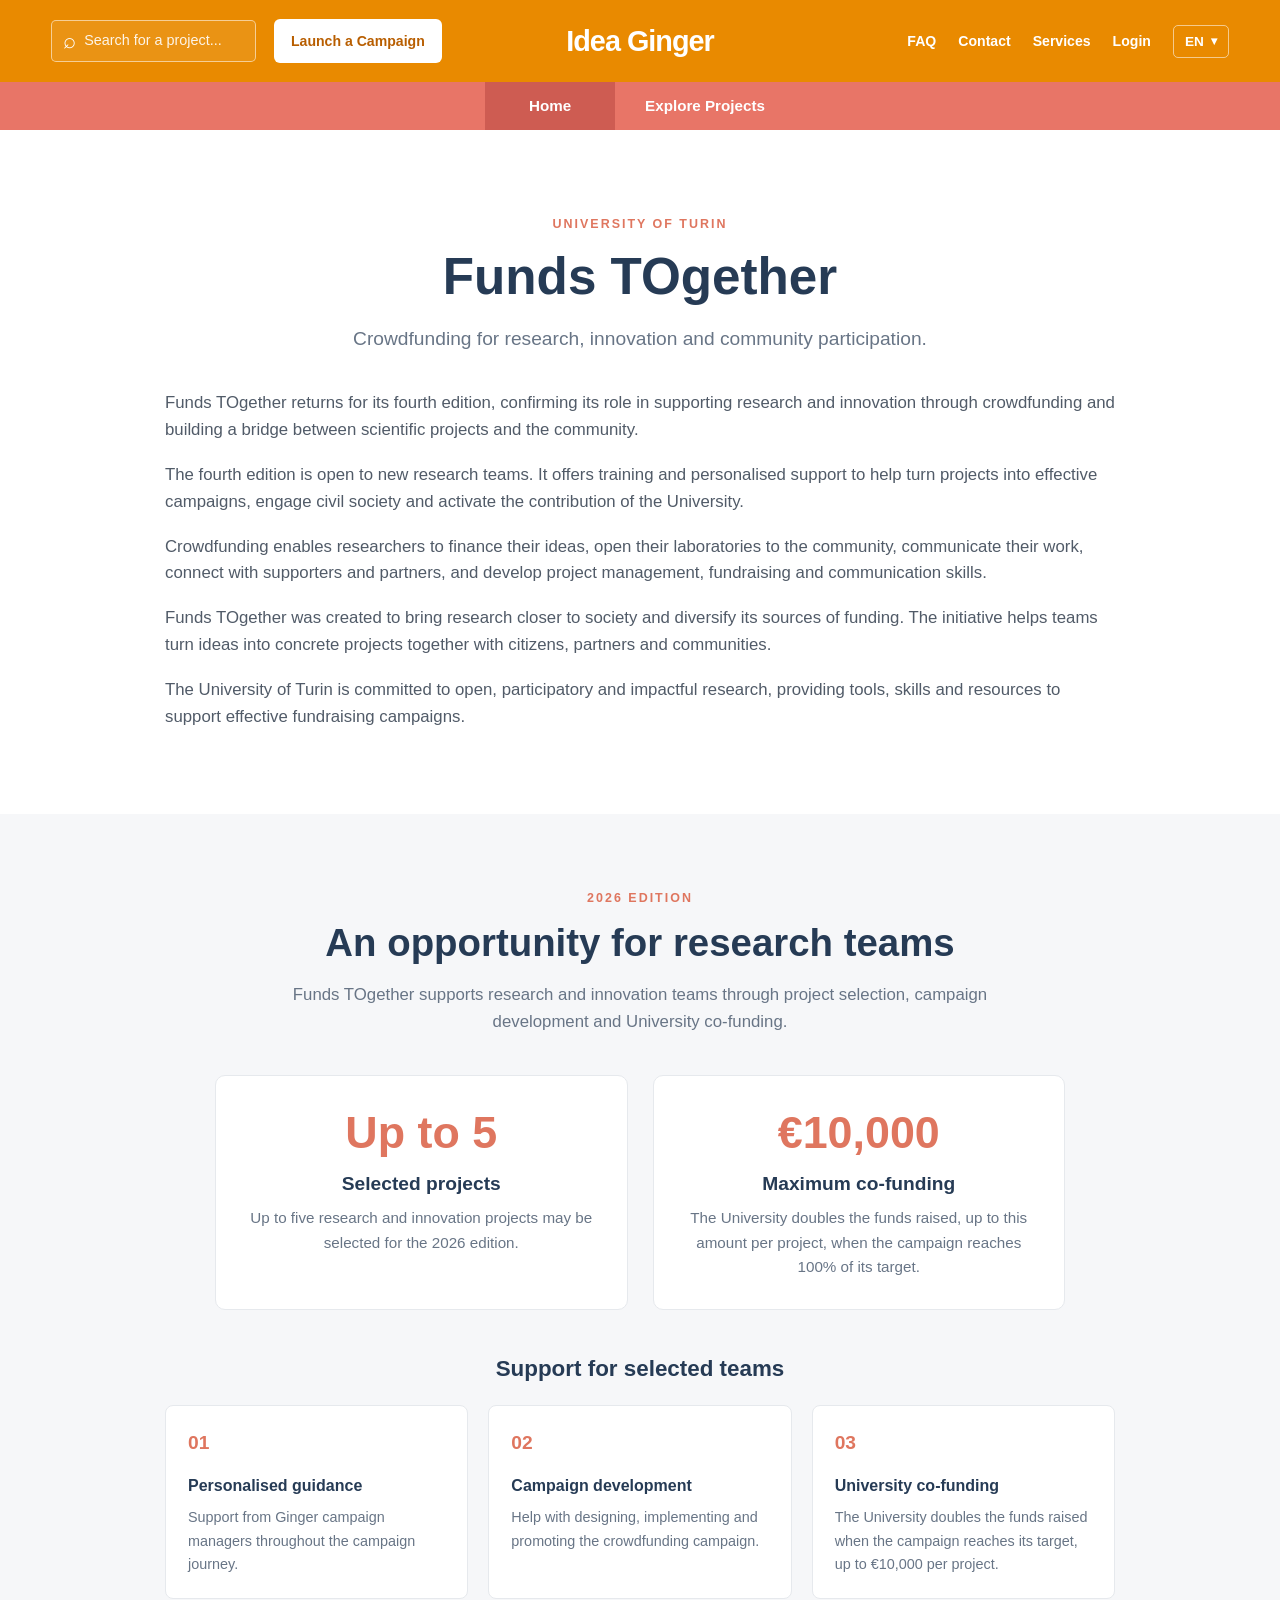
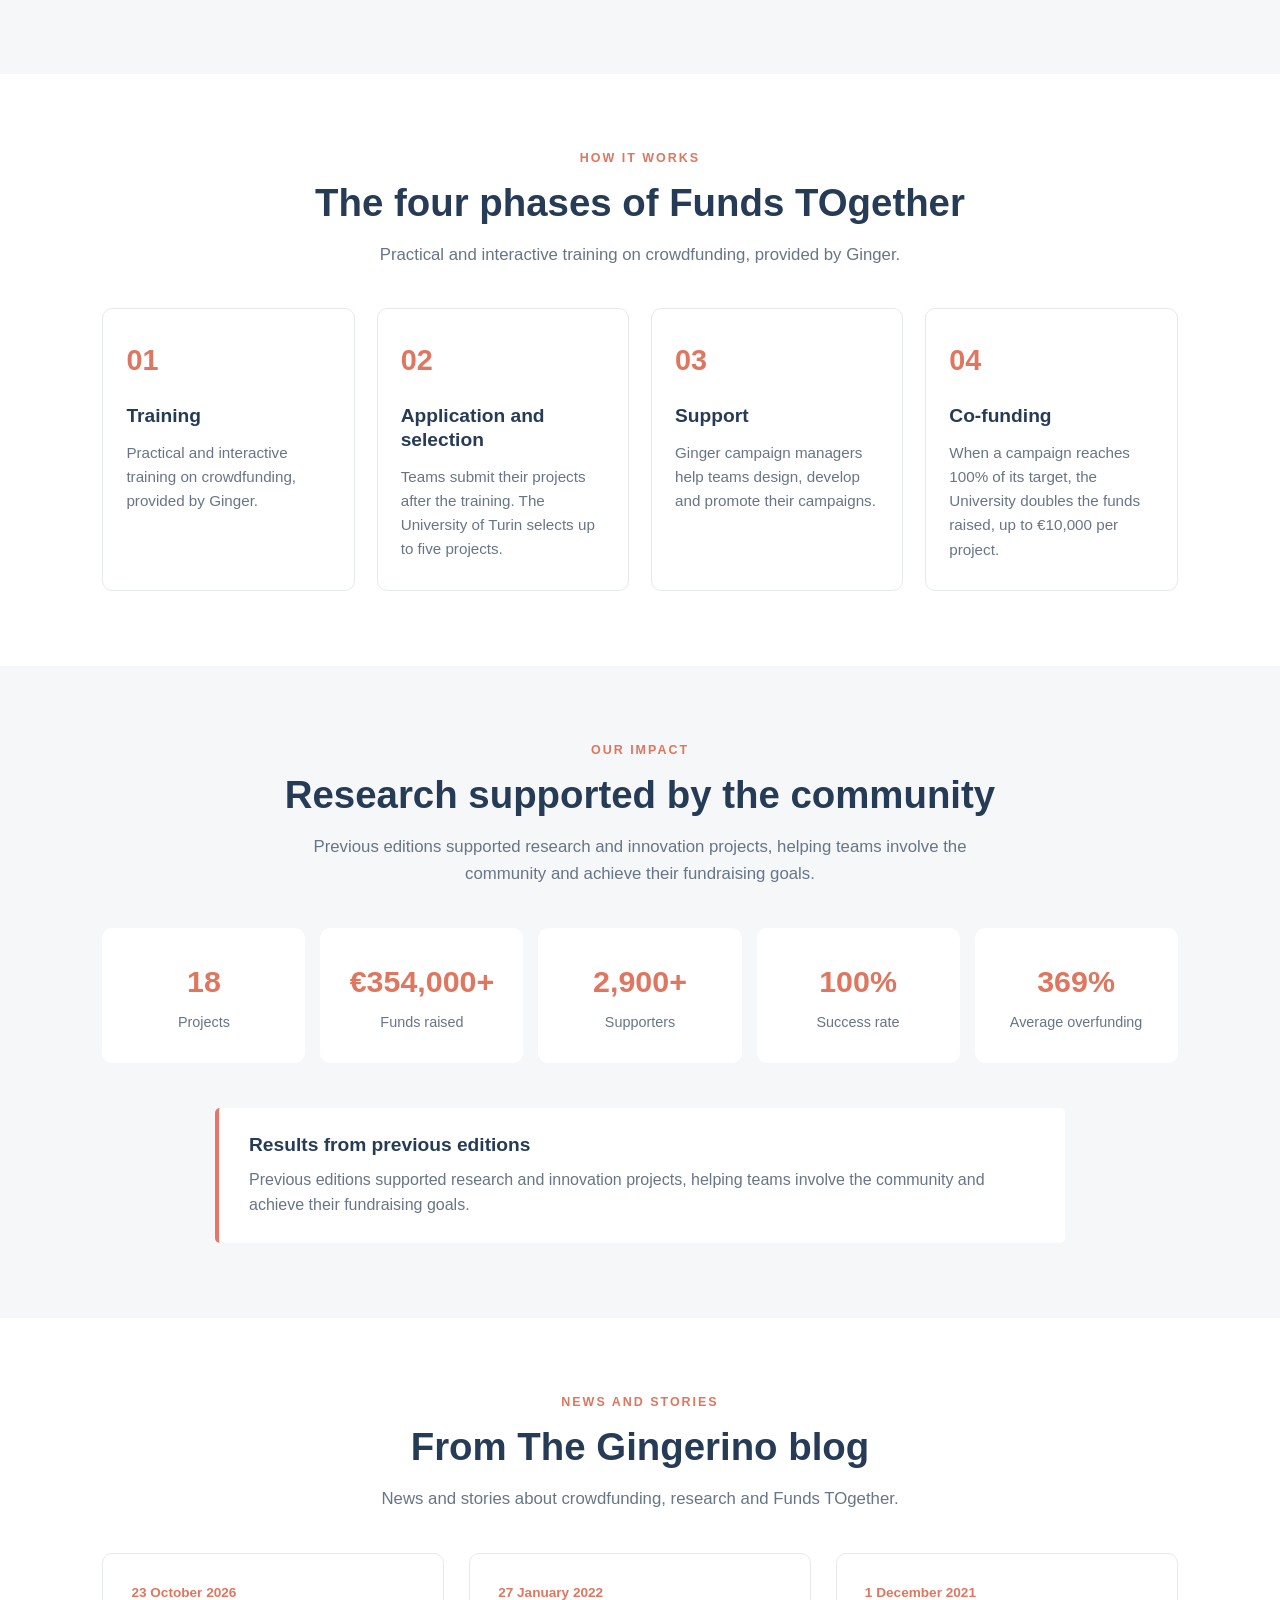
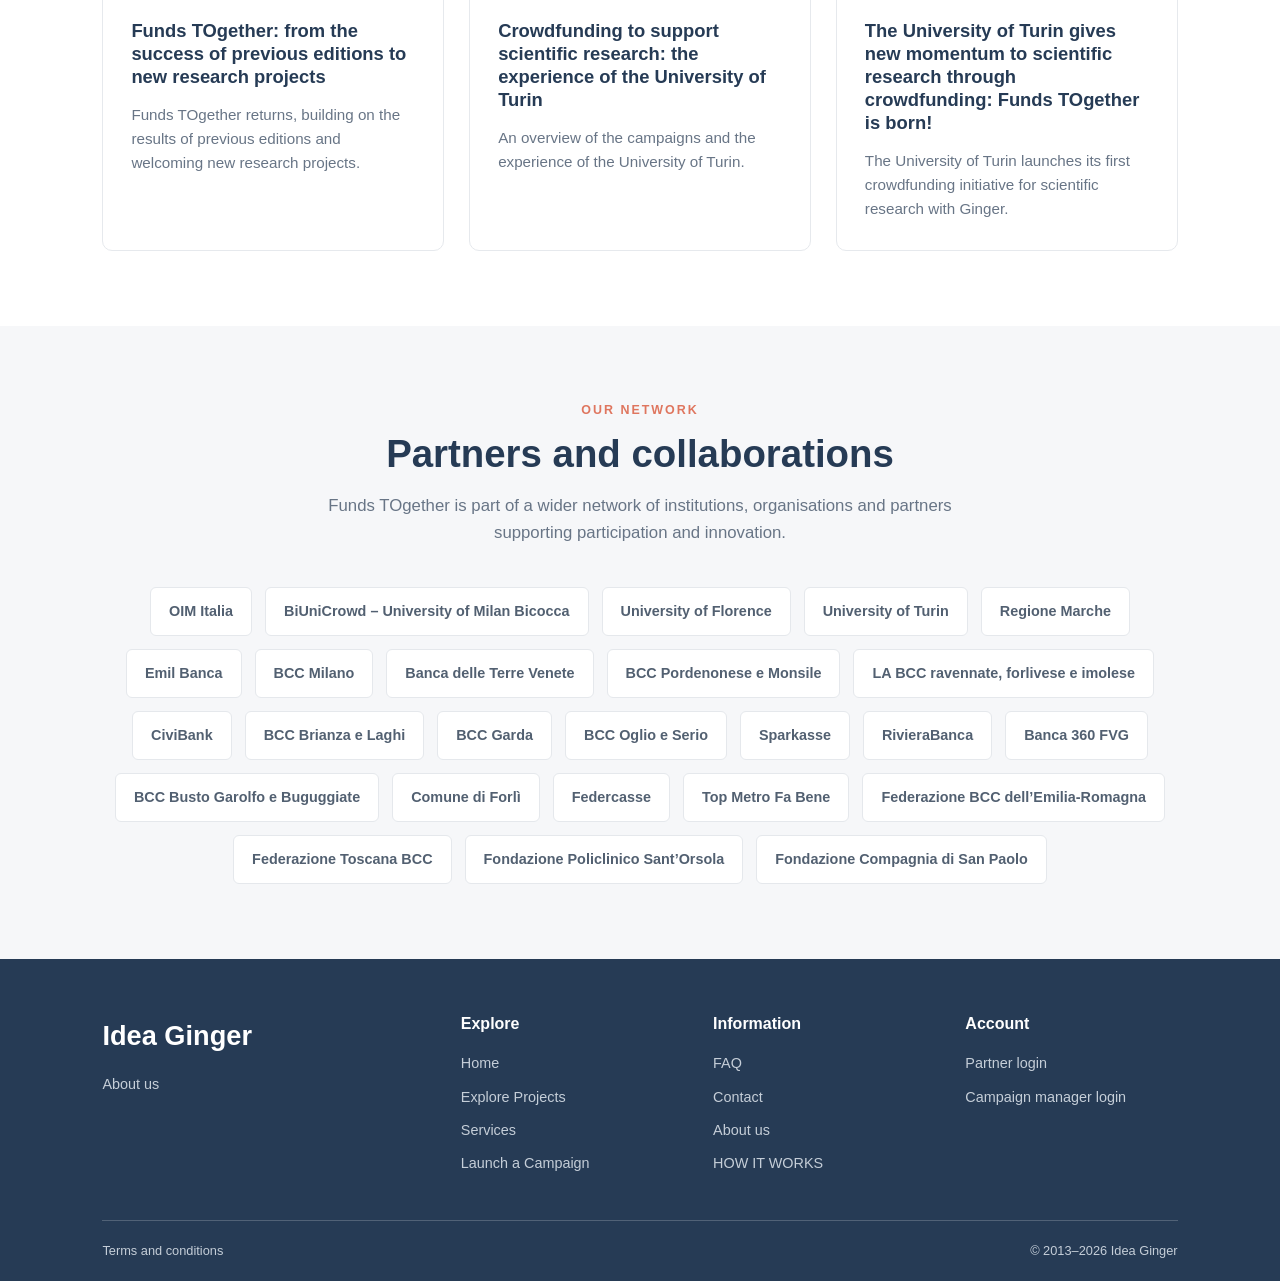
==== index.html @ efdada45 "created home page" ====
<!DOCTYPE html>
<html lang="en">
<head>
    <meta charset="UTF-8">
    <meta name="viewport" content="width=device-width, initial-scale=1.0">
    <meta name="description" content="Funds TOgether - University of Turin research crowdfunding programme">
    <title>Funds TOgether | Idea Ginger</title>
    <link rel="stylesheet" href="css/style.css">
</head>

<body>

    <!-- STICKY HEADER: both navigation bars remain visible -->
    
<header class="site-header">

    <div class="main-header">

        <!-- Left: project search and campaign action -->
        <div class="header-left">

            <label class="search-projects">
                <span class="search-icon">⌕</span>
                <input
                    type="search"
                    class="search-input"
                    data-i18n-placeholder="nav.searchPlaceholder"
                    data-i18n-aria-label="nav.searchAriaLabel"
                    placeholder="Search for a project..."
                    aria-label="Search for a project"
                >
            </label>

            <a href="#launch-campaign" class="campaign-button" data-i18n="nav.launch">
                Launch a Campaign
            </a>

        </div>

        <!-- Center: brand -->
        <a href="index.html" class="brand">
            Idea Ginger
        </a>

        <!-- Right: secondary navigation -->
        <nav class="utility-nav" aria-label="Utility navigation">
            <a href="#faq" data-i18n="nav.faq">FAQ</a>
            <a href="#contact" data-i18n="nav.contact">Contact</a>
            <a href="#services" data-i18n="nav.services">Services</a>
            <a href="#login" data-i18n="nav.login">Login</a>
            <div class="language-selector">
                <button
                    class="language-button"
                    type="button"
                    aria-label="Change language"
                    aria-expanded="false"
                >
                    <span id="current-language">EN</span>
                    <span class="language-arrow">▾</span>
                </button>

                <div class="language-dropdown">
                    <button type="button" data-language="en">
                        🇬🇧 English
                    </button>

                    <button type="button" data-language="it">
                        🇮🇹 Italiano
                    </button>
                </div>
            </div>
        </nav>

    </div>

    <!-- Main section navigation -->
    <div class="section-bar">
        <nav aria-label="Main sections">
            <a href="index.html" class="active" aria-current="page" data-i18n="nav.home">
                Home
            </a>

            <a href="pages/explore.html" data-i18n="nav.explore">
                Explore Projects
            </a>
        </nav>
    </div>

</header>



    <main>

        <!-- UNIVERSITY OF TURIN / FUNDS TOGETHER -->
        <section class="intro-section content-section">
            <div class="section-heading">
                <p class="eyebrow" data-i18n="home.university">UNIVERSITY OF TURIN</p>
                <h1>Funds TOgether</h1>
                <p class="lead" data-i18n="home.subtitle">
                    Crowdfunding for research, innovation and community participation.
                </p>
            </div>

            <div class="intro-text">
                <p data-i18n="home.intro1">
                    Funds TOgether returns for its fourth edition, confirming its
                    role in supporting research and innovation through crowdfunding
                    and creating a bridge between scientific projects and the community.
                </p>

                <p data-i18n="home.intro2">
                    The new edition opens its doors to research teams, offering
                    training and personalised support to transform projects into
                    effective crowdfunding campaigns, engage civil society and
                    activate the contribution of the university community.
                </p>

                <p data-i18n="home.intro3">
                    Crowdfunding gives researchers the opportunity to finance their
                    ideas, open their laboratories to the community, communicate
                    their work and build relationships with supporters and partners.
                    It also helps teams develop skills in project management,
                    fundraising and communication.
                </p>

                <p data-i18n="home.intro4">
                    Funds TOgether was created to bring research closer to society
                    and diversify its sources of funding. The initiative helps
                    research teams turn ideas into concrete projects together with
                    citizens, partners and local communities.
                </p>

                <p data-i18n="home.intro5">
                    The University of Turin believes in open, participatory and
                    impactful research. Through Funds TOgether, it provides tools,
                    skills and resources to help research teams create effective
                    fundraising campaigns.
                </p>
            </div>
        </section>


        <!-- 2026 EDITION -->
        <section class="edition-section content-section">

            <div class="section-heading">
                <p class="eyebrow" data-i18n="home.edition">2026 PROGRAMME</p>
                <h2 data-i18n="home.editionTitle">An opportunity for research teams</h2>
                <p class="section-intro" data-i18n="home.editionIntro">
                    Funds TOgether supports research and innovation teams
                    through project selection, campaign development
                    and university co-funding.
                </p>
            </div>

            <div class="edition-highlights">

                <div class="edition-highlight">
                    <span class="highlight-number" data-i18n="home.upTo">Up to 5</span>
                    <h3 data-i18n="home.selectedProjects">Projects selected</h3>
                    <p data-i18n="home.selectedDescription">
                        Research and innovation projects can be selected
                        for the 2026 programme.
                    </p>
                </div>

                <div class="edition-highlight">
                    <span class="highlight-number">€10,000</span>
                    <h3 data-i18n="home.maxFundingTitle">Maximum co-funding</h3>
                    <p data-i18n="home.maxFundingDescription">
                        The University doubles the funds raised,
                        up to this amount per project, when its campaign
                        reaches 100% of its fundraising goal.
                    </p>
                </div>

            </div>

            <div class="edition-support">

                <h3 data-i18n="home.teamSupport">What selected teams receive</h3>

                <div class="support-points">

                    <div class="support-point">
                        <span class="support-icon">01</span>
                        <div>
                            <h4 data-i18n="home.support1Title">Personalised guidance</h4>
                            <p data-i18n="home.support1Text">
                                Support from Ginger campaign managers
                                throughout the campaign.
                            </p>
                        </div>
                    </div>

                    <div class="support-point">
                        <span class="support-icon">02</span>
                        <div>
                            <h4 data-i18n="home.support2Title">Campaign development</h4>
                            <p data-i18n="home.support2Text">
                                Help designing, implementing and promoting
                                the crowdfunding campaign.
                            </p>
                        </div>
                    </div>

                    <div class="support-point">
                        <span class="support-icon">03</span>
                        <div>
                            <h4 data-i18n="home.support3Title">University co-funding</h4>
                            <p data-i18n="home.support3Text">
                                The University doubles the funds raised
                                when the campaign reaches its target,
                                up to €10,000 per project.
                            </p>
                        </div>
                    </div>

                </div>

            </div>

        </section>

        <!-- FOUR PHASES -->
        <section class="phases-section content-section">
            <div class="section-heading">
                <p class="eyebrow" data-i18n="home.phasesEyebrow">HOW THE PROGRAMME WORKS</p>
                <h2 data-i18n="home.phasesTitle">Four phases, one shared goal</h2>
                <p class="section-intro" data-i18n="home.phase1Text">
                    From the first training session to the final co-funding,
                    Funds TOgether supports research teams throughout the process.
                </p>
            </div>

            <div class="phases-grid">

                <article class="phase-card">
                    <span class="phase-number">01</span>
                    <h3 data-i18n="home.phase1Title">Training</h3>
                    <p data-i18n="home.phase1Text">
                        Research teams take part in practical and interactive
                        training sessions on Ginger crowdfunding.
                    </p>
                </article>

                <article class="phase-card">
                    <span class="phase-number">02</span>
                    <h3 data-i18n="home.phase2Title">Application and selection</h3>
                    <p data-i18n="home.phase2Text">
                        After the training, teams can submit their projects.
                        The University of Turin selects the five best proposals.
                    </p>
                </article>

                <article class="phase-card">
                    <span class="phase-number">03</span>
                    <h3 data-i18n="home.phase3Title">Support</h3>
                    <p data-i18n="home.phase3Text">
                        Ginger campaign managers help selected teams design,
                        implement and promote their crowdfunding campaigns.
                    </p>
                </article>

                <article class="phase-card">
                    <span class="phase-number">04</span>
                    <h3 data-i18n="home.phase4Title">Co-funding</h3>
                    <p data-i18n="home.phase4Text">
                        When a campaign reaches 100% of its goal, the University
                        doubles the funds raised, up to €10,000 per project.
                    </p>
                </article>

            </div>
        </section>


        <!-- RESULTS -->
        <section class="results-section content-section">
            <div class="section-heading">
                <p class="eyebrow" data-i18n="home.resultsEyebrow">OUR IMPACT</p>
                <h2 data-i18n="home.resultsTitle">Research supported by the community</h2>
                <p class="section-intro" data-i18n="home.previousText">
                    Funds TOgether has helped research and innovation projects
                    connect with people and turn ideas into action.
                </p>
            </div>

            <div class="stats-grid">

                <div class="stat-card">
                    <span class="stat-number">18</span>
                    <span class="stat-label" data-i18n="home.statProjects">Projects</span>
                </div>

                <div class="stat-card">
                    <span class="stat-number">€354,000+</span>
                    <span class="stat-label" data-i18n="home.statRaised">Funds raised</span>
                </div>

                <div class="stat-card">
                    <span class="stat-number">2,900+</span>
                    <span class="stat-label" data-i18n="home.statSupporters">Donors</span>
                </div>

                <div class="stat-card">
                    <span class="stat-number">100%</span>
                    <span class="stat-label" data-i18n="home.statSuccess">Success rate</span>
                </div>

                <div class="stat-card">
                    <span class="stat-number">369%</span>
                    <span class="stat-label" data-i18n="home.statOverfunding">Average overfunding</span>
                </div>

            </div>

            <div class="previous-results">
                <h3 data-i18n="home.previousEditions">Previous editions</h3>
                <p data-i18n="home.previousText">
                    Across previous editions, 13 research and innovation projects
                    were selected. All achieved or exceeded their fundraising
                    targets, collecting more than €312,000 in total, with an
                    average overfunding of 369% and the support of more than
                    2,400 people.
                </p>
            </div>
        </section>


        <!-- GINGERINO NEWS -->
        <section class="news-section content-section">
            <div class="section-heading">
                <p class="eyebrow" data-i18n="home.newsEyebrow">NEWS AND STORIES</p>
                <h2 data-i18n="home.newsTitle">From The Gingerino</h2>
                <p class="section-intro">
                    News and stories about crowdfunding, research and Funds TOgether.
                </p>
            </div>

            <div class="news-grid">

                <article class="news-card">
                    <div class="news-date">23 October 2026</div>
                    <h3 data-i18n="home.news1Title">
                        Funds TOgether: from the success of previous editions
                        to new research projects
                    </h3>
                    <p data-i18n="home.news1Text">
                        Funds TOgether returns with a new edition, building on
                        the results of previous campaigns and supporting five
                        new research projects.
                    </p>
                </article>

                <article class="news-card">
                    <div class="news-date">27 January 2022</div>
                    <h3 data-i18n="home.news2Title">
                        Crowdfunding to support scientific research:
                        the University of Turin experience
                    </h3>
                    <p data-i18n="home.news2Text">
                        An overview of the crowdfunding campaigns promoted by
                        the University of Turin and the results achieved.
                    </p>
                </article>

                <article class="news-card">
                    <div class="news-date">1 December 2021</div>
                    <h3 data-i18n="home.news3Title">
                        The University of Turin gives new momentum to scientific
                        research through crowdfunding
                    </h3>
                    <p data-i18n="home.news3Text">
                        The University of Turin launches Funds TOgether,
                        its first crowdfunding initiative for scientific research
                        in collaboration with Ginger.
                    </p>
                </article>

            </div>
        </section>


        <!-- PARTNERS -->
        <section class="partners-section content-section">
            <div class="section-heading">
                <p class="eyebrow" data-i18n="home.partnersEyebrow">OUR NETWORK</p>
                <h2 data-i18n="home.partnersTitle">Partners and collaborations</h2>
                <p class="section-intro">
                    Funds TOgether is part of a wider network of institutions,
                    organisations and partners supporting participation and innovation.
                </p>
            </div>

            <div class="partners-list">
                <span>OIM Italia</span>
                <span>BiUniCrowd – University of Milan Bicocca</span>
                <span>University of Florence</span>
                <span>University of Turin</span>
                <span>Regione Marche</span>
                <span>Emil Banca</span>
                <span>BCC Milano</span>
                <span>Banca delle Terre Venete</span>
                <span>BCC Pordenonese e Monsile</span>
                <span>LA BCC ravennate, forlivese e imolese</span>
                <span>CiviBank</span>
                <span>BCC Brianza e Laghi</span>
                <span>BCC Garda</span>
                <span>BCC Oglio e Serio</span>
                <span>Sparkasse</span>
                <span>RivieraBanca</span>
                <span>Banca 360 FVG</span>
                <span>BCC Busto Garolfo e Buguggiate</span>
                <span>Comune di Forlì</span>
                <span>Federcasse</span>
                <span>Top Metro Fa Bene</span>
                <span>Federazione BCC dell’Emilia-Romagna</span>
                <span>Federazione Toscana BCC</span>
                <span>Fondazione Policlinico Sant’Orsola</span>
                <span>Fondazione Compagnia di San Paolo</span>
            </div>
        </section>

    </main>


    <!-- FOOTER -->
    <footer class="site-footer" id="footer">

        <div class="footer-content">

            <div class="footer-brand">
                <a href="index.html" class="footer-logo">Idea Ginger</a>
                <p data-i18n="footer.about">
                    Crowdfunding for ideas, research and social innovation.
                </p>
            </div>

            <div class="footer-column" id="services">
                <h3 data-i18n="footer.explore">Explore</h3>
                <a href="index.html" data-i18n="nav.home">Home</a>
                <a href="pages/explore.html" data-i18n="nav.explore">Explore Projects</a>
                <a href="#services" data-i18n="nav.services">Services</a>
                <a href="#launch-campaign" data-i18n="nav.launch">Launch a campaign</a>
            </div>

            <div class="footer-column" id="faq">
                <h3 data-i18n="footer.information">Information</h3>
                <a href="#faq" data-i18n="nav.faq">FAQ</a>
                <a href="#contact" data-i18n="nav.contact">Contacts</a>
                <a href="#footer" data-i18n="footer.about">About us</a>
                <a href="#footer" data-i18n="home.phasesEyebrow">How it works</a>
            </div>

            <div class="footer-column" id="contact">
                <h3>Account</h3>
                <a href="#login" id="login">Partner login</a>
                <a href="#login">Campaign manager login</a>
            </div>

        </div>

        <div class="footer-bottom">
            <p data-i18n="footer.terms">
                Terms and conditions · Privacy · Cookies
            </p>
            <p>
                © 2013–2026 Idea Ginger
            </p>
        </div>

    </footer>

    <script src="js/language.js"></script>
</body>
</html>
---- css/style.css ----
/* ================================
   1. GENERAL SETTINGS
================================ */

* {
    margin: 0;
    padding: 0;
    box-sizing: border-box;
}

html {
    scroll-behavior: smooth;
    scroll-padding-top: 125px;
}

body {
    font-family: Arial, Helvetica, sans-serif;
    color: #30343b;
    background-color: #ffffff;
    line-height: 1.6;
}

a {
    color: inherit;
    text-decoration: none;
}

.content-section {
    padding: 75px 8%;
}

.section-heading {
    max-width: 850px;
    margin: 0 auto 40px;
    text-align: center;
}

.eyebrow {
    margin-bottom: 10px;
    color: #df765f;
    font-size: 0.78rem;
    font-weight: 700;
    letter-spacing: 2px;
    text-transform: uppercase;
}

h1,
h2,
h3 {
    line-height: 1.25;
}

h1 {
    margin-bottom: 15px;
    color: #263b55;
    font-size: clamp(2.3rem, 4vw, 3.4rem);
}

h2 {
    color: #263b55;
    font-size: clamp(1.8rem, 3vw, 2.4rem);
}

h3 {
    color: #263b55;
    font-size: 1.2rem;
}

.lead {
    color: #687586;
    font-size: 1.2rem;
}

.section-intro {
    max-width: 700px;
    margin: 15px auto 0;
    color: #687586;
    font-size: 1.05rem;
}



/* ================================
   2. STICKY HEADER
================================ */

.site-header {
    position: sticky;
    top: 0;
    z-index: 1000;
    width: 100%;
}

/* Main orange header */

.main-header {
    position: relative;
    min-height: 82px;
    padding: 12px 4%;

    background-color: #e98a00;

    display: grid;
    grid-template-columns: 1fr auto 1fr;
    align-items: center;
    gap: 20px;
}

/* Left side */

.header-left {
    display: flex;
    align-items: center;
    gap: 18px;
}

.search-projects {
    display: flex;
    align-items: center;
    gap: 8px;

    width: clamp(185px, 16vw, 245px);
    min-width: 0;
    padding: 8px 11px;

    border: 1px solid rgba(255, 255, 255, 0.55);
    border-radius: 5px;
    background: rgba(255, 255, 255, 0.08);

    color: #ffffff;
    transition: background-color 0.2s ease, border-color 0.2s ease;
}

.search-projects:hover {
    background: rgba(255, 255, 255, 0.15);
}

.search-projects:focus-within {
    border-color: #ffffff;
    background: rgba(255, 255, 255, 0.15);
}

.search-icon {
    flex: 0 0 auto;
    font-size: 1.4rem;
    line-height: 1;
}

.search-input {
    width: 100%;
    min-width: 0;
    padding: 0;

    border: 0;
    outline: 0;
    background: transparent;

    color: #ffffff;
    font: inherit;
    font-size: 0.9rem;
}

.search-input::placeholder {
    color: rgba(255, 255, 255, 0.9);
    opacity: 1;
}

.search-input::-webkit-search-cancel-button {
    filter: brightness(0) invert(1);
}

/* Campaign button */

.campaign-button {
    padding: 11px 17px;

    background-color: #ffffff;
    color: #b85e00;
    border-radius: 6px;

    font-size: 0.88rem;
    font-weight: 700;
    white-space: nowrap;

    transition:
        background-color 0.2s ease,
        transform 0.2s ease;
}

.campaign-button:hover {
    background-color: #fff3e2;
    transform: translateY(-1px);
}

/* Centered brand */

.brand {
    justify-self: center;

    color: #ffffff;
    font-size: 1.8rem;
    font-weight: 800;
    letter-spacing: -1px;
    white-space: nowrap;
}

/* Right side */

.utility-nav {
    justify-self: end;

    display: flex;
    align-items: center;
    justify-content: flex-end;
    gap: 22px;
}

.utility-nav a {
    color: #ffffff;
    font-size: 0.88rem;
    font-weight: 600;
    white-space: nowrap;

    transition: opacity 0.2s ease;
}

.utility-nav a:hover {
    opacity: 0.75;
}


/* Coral section navigation */

.section-bar {
    background-color: #e87567;
}

.section-bar nav {
    min-height: 48px;

    display: flex;
    justify-content: center;
    align-items: stretch;
}

.section-bar a {
    min-width: 130px;
    padding: 12px 30px;

    display: flex;
    justify-content: center;
    align-items: center;

    color: #ffffff;
    font-size: 0.95rem;
    font-weight: 700;

    transition: background-color 0.2s ease;
}

.section-bar a:hover {
    background-color: #d96559;
}

.section-bar a.active {
    background-color: #ce5c52;
}

/* ================================
   3. INTRODUCTION
================================ */

.intro-section {
    padding-top: 85px;
    padding-bottom: 65px;
}

.intro-section .section-heading {
    margin-bottom: 35px;
}

.intro-text {
    max-width: 950px;
    margin: 0 auto;
}

.intro-text p {
    margin-bottom: 18px;
    color: #515b68;
    font-size: 1.05rem;
}


/* ================================
   4. 2026 PROGRAMME
================================ */

.edition-section {
    background-color: #f6f7f9;
}

.edition-highlights {
    max-width: 850px;
    margin: 0 auto 45px;

    display: grid;
    grid-template-columns: repeat(2, 1fr);
    gap: 25px;
}

.edition-highlight {
    padding: 30px;
    background-color: #ffffff;
    border: 1px solid #e6e9ed;
    border-radius: 10px;
    text-align: center;
}

.highlight-number {
    display: block;
    margin-bottom: 12px;
    color: #df765f;
    font-size: 2.8rem;
    font-weight: 800;
    line-height: 1.2;
}

.edition-highlight h3 {
    margin-bottom: 10px;
}

.edition-highlight p {
    color: #687586;
    font-size: 0.95rem;
}

.edition-support {
    max-width: 950px;
    margin: 0 auto;
}

.edition-support > h3 {
    margin-bottom: 22px;
    text-align: center;
    font-size: 1.4rem;
}

.support-points {
    display: grid;
    grid-template-columns: repeat(3, 1fr);
    gap: 20px;
}

.support-point {
    padding: 22px;
    background-color: #ffffff;
    border-radius: 8px;
    border: 1px solid #e6e9ed;
}

.support-icon {
    display: inline-block;
    margin-bottom: 14px;
    color: #df765f;
    font-weight: 800;
    font-size: 1.2rem;
}

.support-point h4 {
    margin-bottom: 8px;
    color: #263b55;
    font-size: 1rem;
}

.support-point p {
    color: #687586;
    font-size: 0.9rem;
}


/* ================================
   5. PROGRAMME PHASES
================================ */

.phases-grid {
    max-width: 1150px;
    margin: 0 auto;

    display: grid;
    grid-template-columns: repeat(4, 1fr);
    gap: 22px;
}

.phase-card {
    min-height: 245px;
    padding: 28px 23px;

    background-color: #ffffff;
    border: 1px solid #e6e9ed;
    border-radius: 10px;

    transition:
        transform 0.2s ease,
        box-shadow 0.2s ease;
}

.phase-card:hover {
    transform: translateY(-4px);
    box-shadow: 0 8px 22px rgba(35, 50, 70, 0.08);
}

.phase-number {
    display: block;
    margin-bottom: 20px;

    color: #df765f;
    font-size: 1.8rem;
    font-weight: 800;
}

.phase-card h3 {
    margin-bottom: 13px;
}

.phase-card p {
    color: #687586;
    font-size: 0.95rem;
}


/* ================================
   6. RESULTS
================================ */

.results-section {
    background-color: #f6f7f9;
}

.stats-grid {
    max-width: 1100px;
    margin: 0 auto 45px;

    display: grid;
    grid-template-columns: repeat(5, 1fr);
    gap: 15px;
}

.stat-card {
    min-height: 135px;
    padding: 20px 12px;

    background-color: #ffffff;
    border-radius: 10px;
    text-align: center;

    display: flex;
    flex-direction: column;
    justify-content: center;
    align-items: center;
}

.stat-number {
    color: #df765f;
    font-size: 1.9rem;
    font-weight: 800;
}

.stat-label {
    margin-top: 5px;
    color: #687586;
    font-size: 0.9rem;
}

.previous-results {
    max-width: 850px;
    margin: 0 auto;
    padding: 25px 30px;

    background-color: #ffffff;
    border-left: 4px solid #e87567;
    border-radius: 5px;
}

.previous-results h3 {
    margin-bottom: 10px;
}

.previous-results p {
    color: #687586;
}


/* ================================
   7. GINGERINO NEWS
================================ */

.news-grid {
    max-width: 1150px;
    margin: 0 auto;

    display: grid;
    grid-template-columns: repeat(3, 1fr);
    gap: 25px;
}

.news-card {
    min-height: 290px;
    padding: 28px;

    background-color: #ffffff;
    border: 1px solid #e6e9ed;
    border-radius: 10px;

    display: flex;
    flex-direction: column;
}

.news-date {
    margin-bottom: 15px;
    color: #df765f;
    font-size: 0.85rem;
    font-weight: 700;
}

.news-card h3 {
    margin-bottom: 15px;
    font-size: 1.15rem;
}

.news-card p {
    color: #687586;
    font-size: 0.95rem;
}


/* ================================
   8. PARTNERS
================================ */

.partners-section {
    background-color: #f6f7f9;
}

.partners-list {
    max-width: 1100px;
    margin: 0 auto;

    display: flex;
    flex-wrap: wrap;
    justify-content: center;
    gap: 13px;
}

.partners-list span {
    padding: 12px 18px;

    background-color: #ffffff;
    border: 1px solid #e5e8ec;
    border-radius: 6px;

    color: #526071;
    font-size: 0.9rem;
    font-weight: 600;
    text-align: center;
}


/* ================================
   9. FOOTER
================================ */

.site-footer {
    padding: 55px 8% 20px;
    background-color: #263b55;
    color: #ffffff;
}

.footer-content {
    max-width: 1200px;
    margin: 0 auto 45px;

    display: grid;
    grid-template-columns: 1.5fr 1fr 1fr 1fr;
    gap: 40px;
}

.footer-logo {
    display: inline-block;
    margin-bottom: 15px;

    color: #ffffff;
    font-size: 1.7rem;
    font-weight: 800;
}

.footer-brand p {
    max-width: 260px;
    color: #c5ced8;
    font-size: 0.9rem;
}

.footer-column {
    display: flex;
    flex-direction: column;
    align-items: flex-start;
    gap: 10px;
}

.footer-column h3 {
    margin-bottom: 8px;
    color: #ffffff;
    font-size: 1rem;
}

.footer-column a {
    color: #c5ced8;
    font-size: 0.9rem;
    transition: color 0.2s ease;
}

.footer-column a:hover {
    color: #ffffff;
}

.footer-bottom {
    max-width: 1200px;
    margin: 0 auto;
    padding-top: 20px;

    border-top: 1px solid rgba(255, 255, 255, 0.2);

    display: flex;
    justify-content: space-between;
    flex-wrap: wrap;
    gap: 12px;
}

.footer-bottom p {
    color: #c5ced8;
    font-size: 0.8rem;
}


/* ================================
   10. RESPONSIVE LAYOUT
================================ */


@media (max-width: 1100px) {

    .main-header {
        padding-left: 3%;
        padding-right: 3%;
        gap: 12px;
    }

    .header-left {
        gap: 10px;
    }

    .utility-nav {
        gap: 12px;
    }

    .search-projects,
    .utility-nav a {
        font-size: 0.8rem;
    }

    .search-input {
        font-size: 0.8rem;
    }

    .campaign-button {
        padding: 10px 12px;
        font-size: 0.8rem;
    }
}


@media (max-width: 800px) {

    .main-header {
        grid-template-columns: 1fr 1fr;
        gap: 15px;
        padding: 14px 5%;
    }

    .brand {
        grid-column: 1 / -1;
        grid-row: 1;
        margin-bottom: 5px;
    }

    .header-left {
        grid-column: 1;
        grid-row: 2;
        flex-wrap: wrap;
    }

    .utility-nav {
        grid-column: 2;
        grid-row: 2;
        flex-wrap: wrap;
    }
}


@media (max-width: 700px) {

    .section-bar a {
        min-width: 50%;
        padding: 12px 15px;
    }
}


@media (max-width: 480px) {

    .main-header {
        display: flex;
        flex-direction: column;
        gap: 14px;
    }

    .header-left {
        justify-content: center;
        flex-wrap: wrap;
        width: 100%;
    }

    .search-projects {
        width: min(100%, 300px);
    }

    .utility-nav {
        justify-content: center;
        flex-wrap: wrap;
    }

    .brand {
        order: -1;
    }
}


@media (max-width: 700px) {

    html {
        scroll-padding-top: 150px;
    }

    .main-header {
        flex-direction: column;
        gap: 10px;
        padding: 14px 5%;
    }

    .utility-nav {
        justify-content: center;
        gap: 10px 18px;
    }

    .utility-nav a {
        font-size: 0.82rem;
    }

    .section-bar a {
        min-width: 50%;
        padding: 12px 15px;
    }

    .content-section {
        padding: 55px 6%;
    }

    .edition-highlights {
        grid-template-columns: 1fr;
    }

    .edition-highlight {
        padding: 25px;
    }

    .phases-grid {
        grid-template-columns: 1fr;
    }

    .stats-grid {
        grid-template-columns: repeat(2, 1fr);
    }

    .news-grid {
        grid-template-columns: 1fr;
    }

    .footer-content {
        grid-template-columns: 1fr 1fr;
        gap: 30px 20px;
    }

    .footer-bottom {
        flex-direction: column;
    }
}


@media (max-width: 420px) {

    .stats-grid {
        grid-template-columns: 1fr;
    }

    .footer-content {
        grid-template-columns: 1fr;
    }

    .brand {
        font-size: 1.5rem;
    }
}

/* =========================================
   LANGUAGE SELECTOR
========================================= */

.language-selector {
    position: relative;
    display: inline-flex;
    align-items: center;
}

.language-button {
    display: flex;
    align-items: center;
    gap: 7px;
    padding: 8px 11px;

    background: transparent;
    border: 1px solid rgba(255, 255, 255, 0.55);
    border-radius: 5px;

    color: #ffffff;
    font-family: inherit;
    font-size: 0.85rem;
    font-weight: 700;

    cursor: pointer;
    transition: background-color 0.2s ease;
}

.language-button:hover,
.language-button[aria-expanded="true"] {
    background-color: rgba(255, 255, 255, 0.15);
}

.language-arrow {
    font-size: 0.75rem;
}

.language-dropdown {
    display: none;
    position: absolute;
    top: calc(100% + 8px);
    right: 0;
    z-index: 1100;

    min-width: 150px;
    padding: 5px;

    background: #ffffff;
    border: 1px solid #e6e9ed;
    border-radius: 6px;
    box-shadow: 0 5px 15px rgba(0, 0, 0, 0.14);
}

.language-selector.open .language-dropdown {
    display: block;
}

.language-dropdown button {
    display: block;
    width: 100%;
    padding: 10px 12px;

    border: none;
    border-radius: 4px;
    background: transparent;

    color: #30343b;
    font-family: inherit;
    font-size: 0.9rem;
    text-align: left;

    cursor: pointer;
}

.language-dropdown button:hover {
    background: #f3f5f7;
}

.language-dropdown button.active {
    background: #fff0e9;
    color: #bd5e4f;
    font-weight: 700;
}

/* Responsive */

@media (max-width: 800px) {
    .language-selector {
        margin-left: 5px;
    }
}
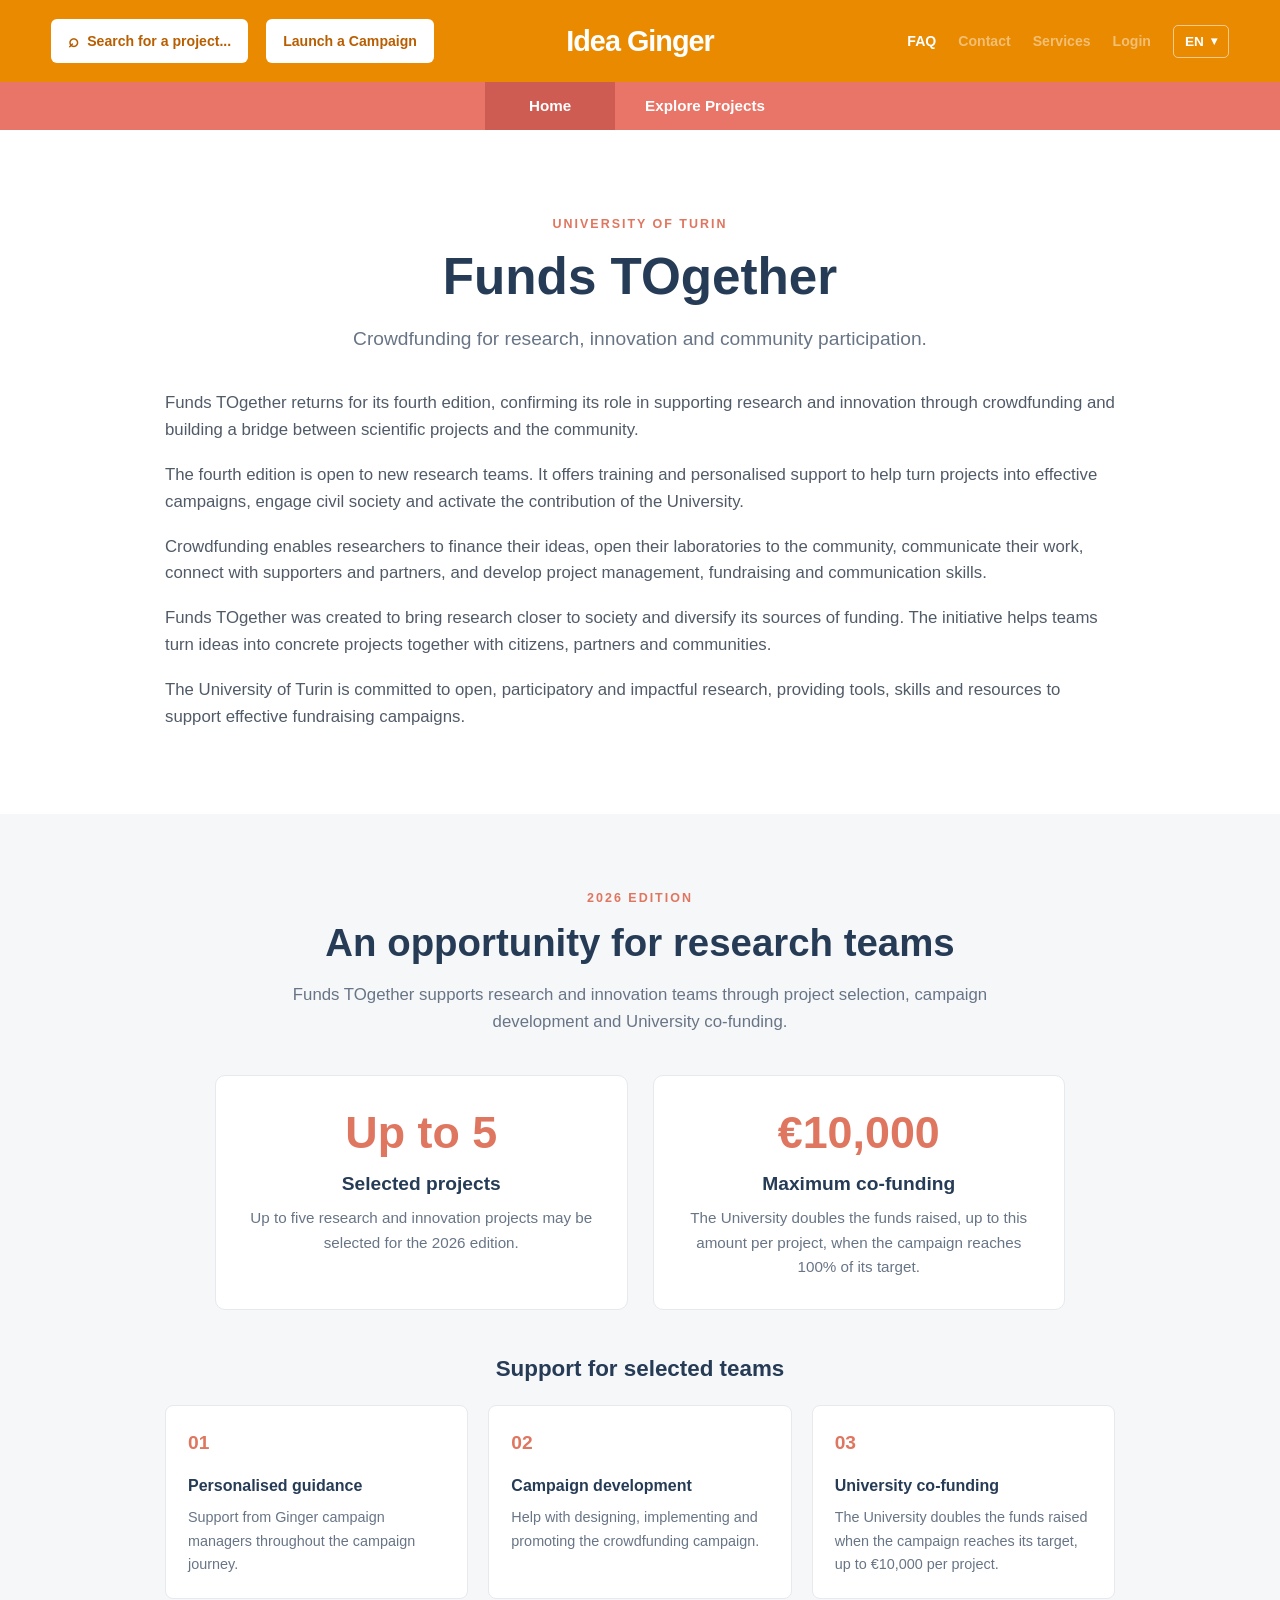
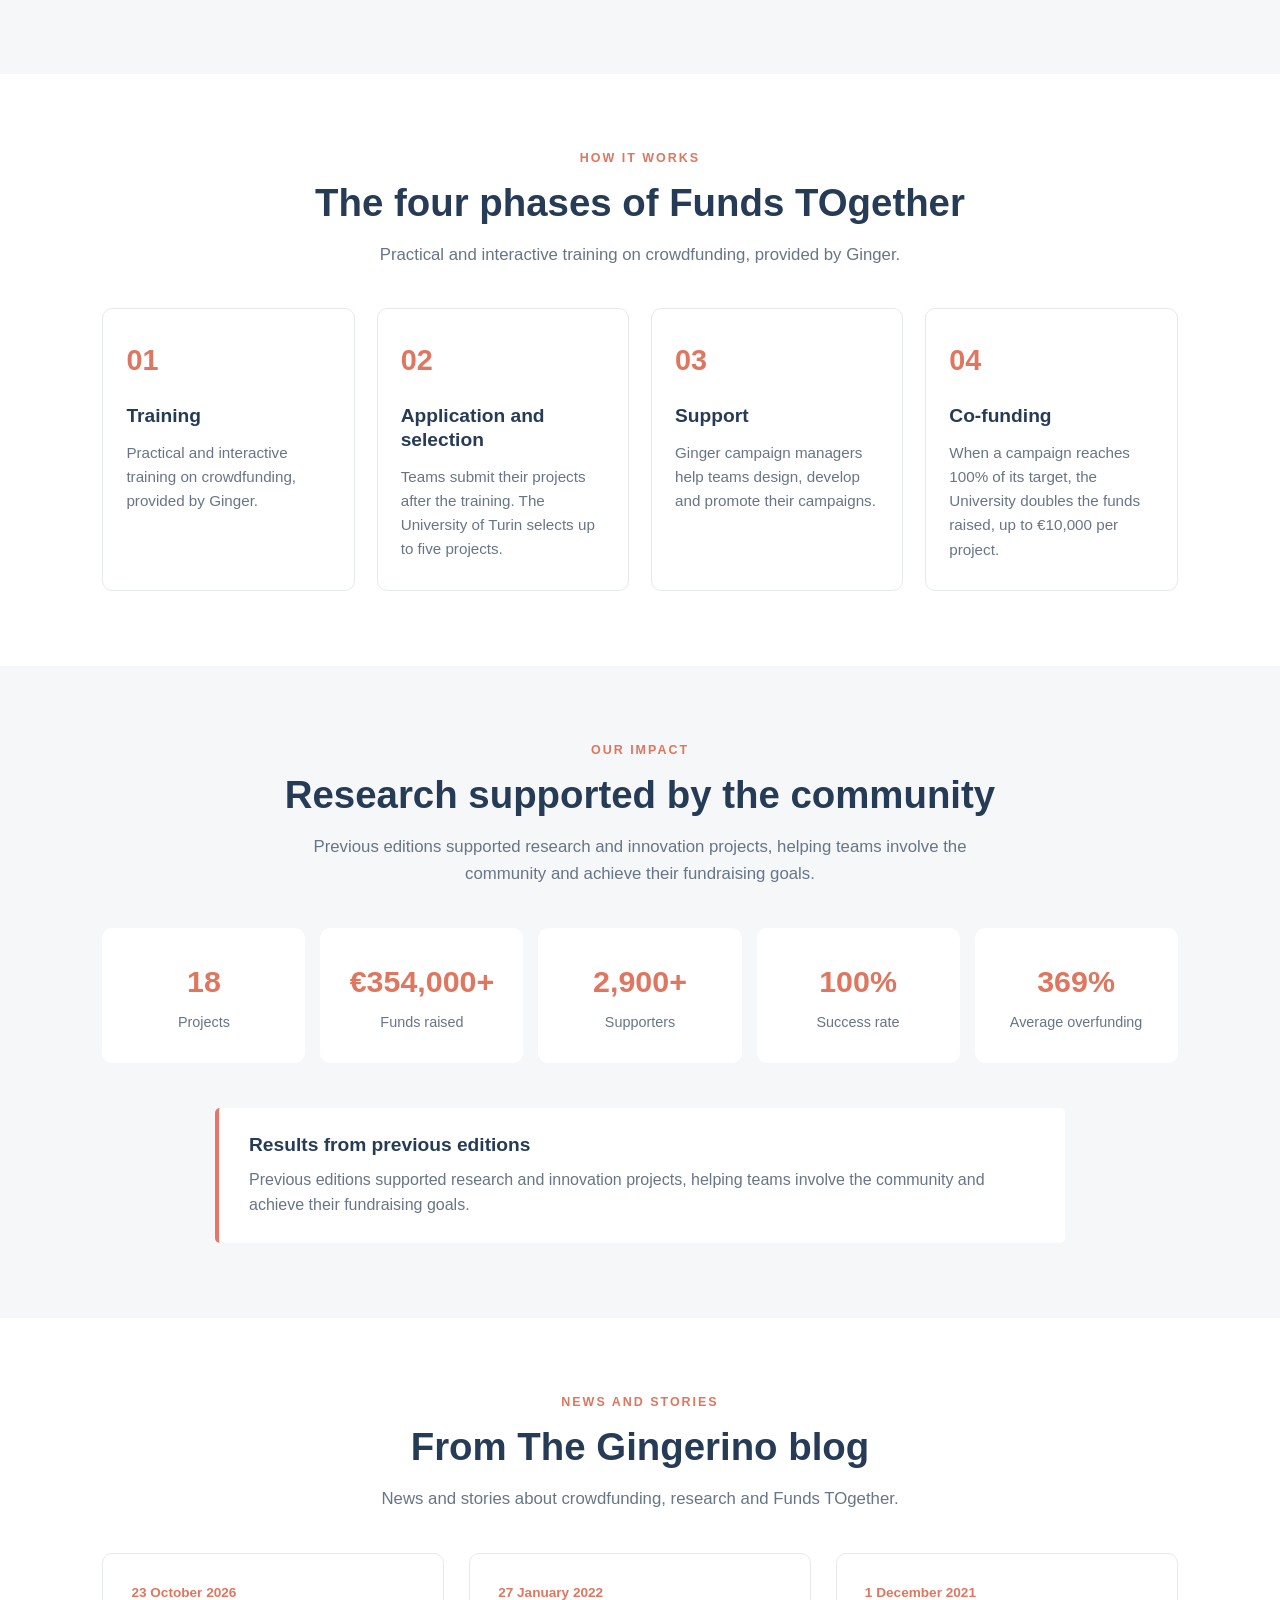
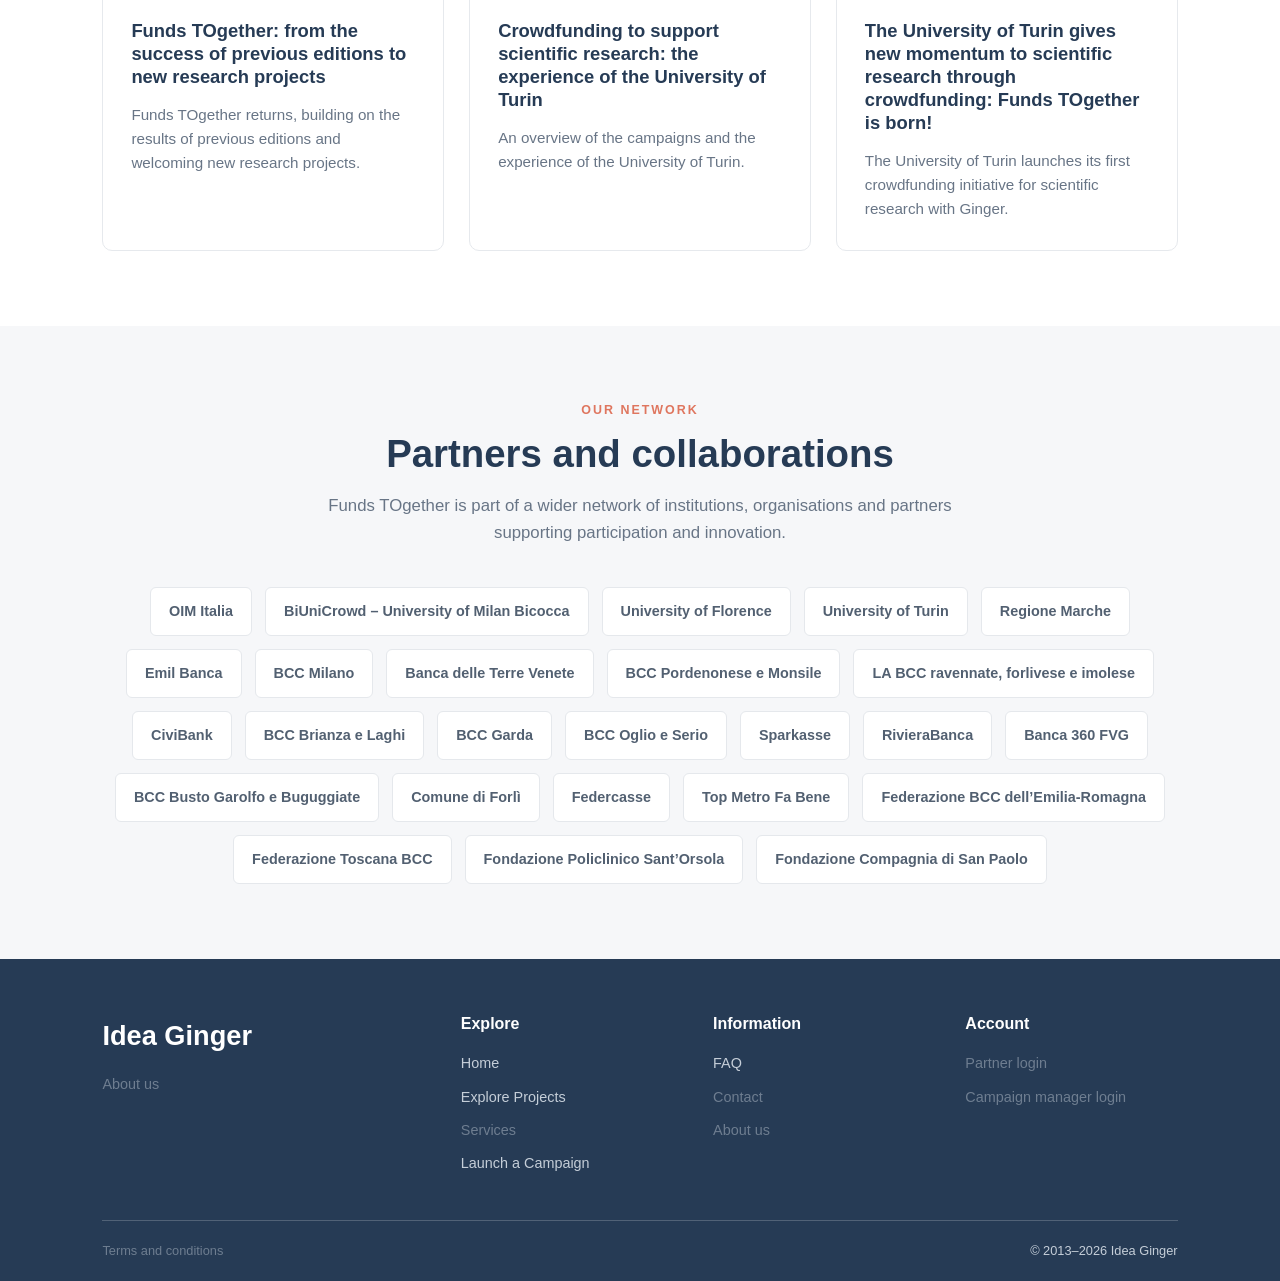
==== commit cd1cd96a: "fixes" ====
--- a/index.html
+++ b/index.html
@@ -20,19 +20,14 @@
         <!-- Left: project search and campaign action -->
         <div class="header-left">
 
-            <label class="search-projects">
-                <span class="search-icon">⌕</span>
-                <input
-                    type="search"
-                    class="search-input"
-                    data-i18n-placeholder="nav.searchPlaceholder"
-                    data-i18n-aria-label="nav.searchAriaLabel"
-                    placeholder="Search for a project..."
-                    aria-label="Search for a project"
-                >
-            </label>
-
-            <a href="#launch-campaign" class="campaign-button" data-i18n="nav.launch">
+            <a href="pages/explore.html" class="search-projects search-link"
+                data-i18n-aria-label="nav.searchAriaLabel"
+                aria-label="Search for a project">
+                <span class="search-icon" aria-hidden="true">⌕</span>
+                <span class="search-label" data-i18n="nav.searchPlaceholder">Search for a project...</span>
+            </a>
+
+            <a href="pages/launch.html" class="campaign-button" data-i18n="nav.launch">
                 Launch a Campaign
             </a>
 
@@ -45,19 +40,19 @@
 
         <!-- Right: secondary navigation -->
         <nav class="utility-nav" aria-label="Utility navigation">
-            <a href="#faq" data-i18n="nav.faq">FAQ</a>
-            <a href="#contact" data-i18n="nav.contact">Contact</a>
-            <a href="#services" data-i18n="nav.services">Services</a>
-            <a href="#login" data-i18n="nav.login">Login</a>
+            <a href="pages/faq.html" data-i18n="nav.faq">FAQ</a>
+            <a href="#contact" class="link-inactive" aria-disabled="true" tabindex="-1" data-i18n="nav.contact">Contact</a>
+            <a href="#services" class="link-inactive" aria-disabled="true" tabindex="-1" data-i18n="nav.services">Services</a>
+            <a href="#login" class="link-inactive" aria-disabled="true" tabindex="-1" data-i18n="nav.login">Login</a>
             <div class="language-selector">
                 <button
                     class="language-button"
                     type="button"
-                    aria-label="Change language"
+                    aria-label="Change language: EN"
                     aria-expanded="false"
                 >
                     <span id="current-language">EN</span>
-                    <span class="language-arrow">▾</span>
+                    <span class="language-arrow" aria-hidden="true">▾</span>
                 </button>
 
                 <div class="language-dropdown">
@@ -434,8 +429,8 @@
 
             <div class="footer-brand">
                 <a href="index.html" class="footer-logo">Idea Ginger</a>
-                <p data-i18n="footer.about">
-                    Crowdfunding for ideas, research and social innovation.
+                <p>
+                    <a href="#footer" class="link-inactive" aria-disabled="true" tabindex="-1" data-i18n="footer.about">Crowdfunding for ideas, research and social innovation.</a>
                 </p>
             </div>
 
@@ -443,29 +438,28 @@
                 <h3 data-i18n="footer.explore">Explore</h3>
                 <a href="index.html" data-i18n="nav.home">Home</a>
                 <a href="pages/explore.html" data-i18n="nav.explore">Explore Projects</a>
-                <a href="#services" data-i18n="nav.services">Services</a>
-                <a href="#launch-campaign" data-i18n="nav.launch">Launch a campaign</a>
+                <a href="#services" class="link-inactive" aria-disabled="true" tabindex="-1" data-i18n="nav.services">Services</a>
+                <a href="pages/launch.html" data-i18n="nav.launch">Launch a campaign</a>
             </div>
 
             <div class="footer-column" id="faq">
                 <h3 data-i18n="footer.information">Information</h3>
-                <a href="#faq" data-i18n="nav.faq">FAQ</a>
-                <a href="#contact" data-i18n="nav.contact">Contacts</a>
-                <a href="#footer" data-i18n="footer.about">About us</a>
-                <a href="#footer" data-i18n="home.phasesEyebrow">How it works</a>
+                <a href="pages/faq.html" data-i18n="nav.faq">FAQ</a>
+                <a href="#contact" class="link-inactive" aria-disabled="true" tabindex="-1" data-i18n="nav.contact">Contacts</a>
+                <a href="#footer" class="link-inactive" aria-disabled="true" tabindex="-1" data-i18n="footer.about">About us</a>
             </div>
 
             <div class="footer-column" id="contact">
                 <h3>Account</h3>
-                <a href="#login" id="login">Partner login</a>
-                <a href="#login">Campaign manager login</a>
+                <a href="#login" class="link-inactive" aria-disabled="true" tabindex="-1" id="login">Partner login</a>
+                <a href="#login" class="link-inactive" aria-disabled="true" tabindex="-1">Campaign manager login</a>
             </div>
 
         </div>
 
         <div class="footer-bottom">
-            <p data-i18n="footer.terms">
-                Terms and conditions · Privacy · Cookies
+            <p>
+                <a href="#footer" class="link-inactive" aria-disabled="true" tabindex="-1" data-i18n="footer.terms">Terms and conditions · Privacy · Cookies</a>
             </p>
             <p>
                 © 2013–2026 Idea Ginger
--- a/css/style.css
+++ b/css/style.css
@@ -170,6 +170,52 @@
     filter: brightness(0) invert(1);
 }
 
+/* Search shortcut: styled like the campaign button, but links to Explore */
+
+.search-projects.search-link {
+    width: auto;
+    padding: 11px 17px;
+
+    border: 0;
+    border-radius: 6px;
+    background-color: #ffffff;
+    color: #b85e00;
+
+    cursor: pointer;
+    transition:
+        background-color 0.2s ease,
+        transform 0.2s ease;
+}
+
+.search-projects.search-link:hover {
+    background-color: #fff3e2;
+    transform: translateY(-1px);
+}
+
+.search-projects.search-link:focus-visible {
+    outline: 2px solid #ffffff;
+    outline-offset: 2px;
+}
+
+.search-link {
+    font-size: 0.88rem;
+    font-weight: 700;
+}
+
+.search-link .search-icon {
+    color: #b85e00;
+    font-size: 1.15rem;
+}
+
+.search-link .search-label {
+    flex: 1 1 auto;
+    overflow: hidden;
+    color: #b85e00;
+    font-weight: 700;
+    white-space: nowrap;
+    text-overflow: ellipsis;
+}
+
 /* Campaign button */
 
 .campaign-button {
@@ -908,8 +954,43 @@
 
 /* Responsive */
 
+.confirmation-main { display: grid; min-height: 560px; place-items: center; padding: 55px 6%; background: #f6f7f9; }
+.confirmation-card { max-width: 650px; padding: 55px; background: #fff; border: 1px solid #e6e9ed; border-radius: 10px; text-align: center; box-shadow: 0 8px 25px rgba(35,50,70,.08); }
+.confirmation-icon { display: inline-grid; width: 58px; height: 58px; margin-bottom: 20px; place-items: center; border-radius: 50%; background: #e4f4eb; color: #23764a; font-size: 2rem; font-weight: 800; }
+.confirmation-card > p:not(.eyebrow):not(.lead) { margin-top: 18px; color: #687586; }
+.confirmation-amount { color: #263b55 !important; font-size: 1.2rem; font-weight: 800; }
+.confirmation-actions { display: flex; justify-content: center; flex-wrap: wrap; gap: 12px; margin-top: 30px; }
+.confirmation-actions a { display: inline-block; min-width: 190px; padding: 13px 22px; border: 1px solid #e87567; border-radius: 6px; background: #e87567; color: #fff; font-weight: 800; text-align: center; text-decoration: none; transition: background-color 0.2s ease, transform 0.2s ease; }
+.confirmation-actions a:hover { border-color: #cf6256; background: #cf6256; color: #fff; transform: translateY(-1px); }
+
+@media (max-width: 700px) {
+    .confirmation-card { padding: 35px 22px; }
+}
+
 @media (max-width: 800px) {
     .language-selector {
         margin-left: 5px;
     }
+}
+
+/* =========================================
+   INACTIVE / PLACEHOLDER LINKS
+========================================= */
+
+.link-inactive {
+    opacity: 0.45;
+    cursor: not-allowed;
+}
+
+.utility-nav a.link-inactive,
+.utility-nav a.link-inactive:hover {
+    opacity: 0.45;
+    cursor: not-allowed;
+}
+
+.footer-column a.link-inactive,
+.footer-column a.link-inactive:hover {
+    color: #c5ced8;
+    opacity: 0.45;
+    cursor: not-allowed;
 }
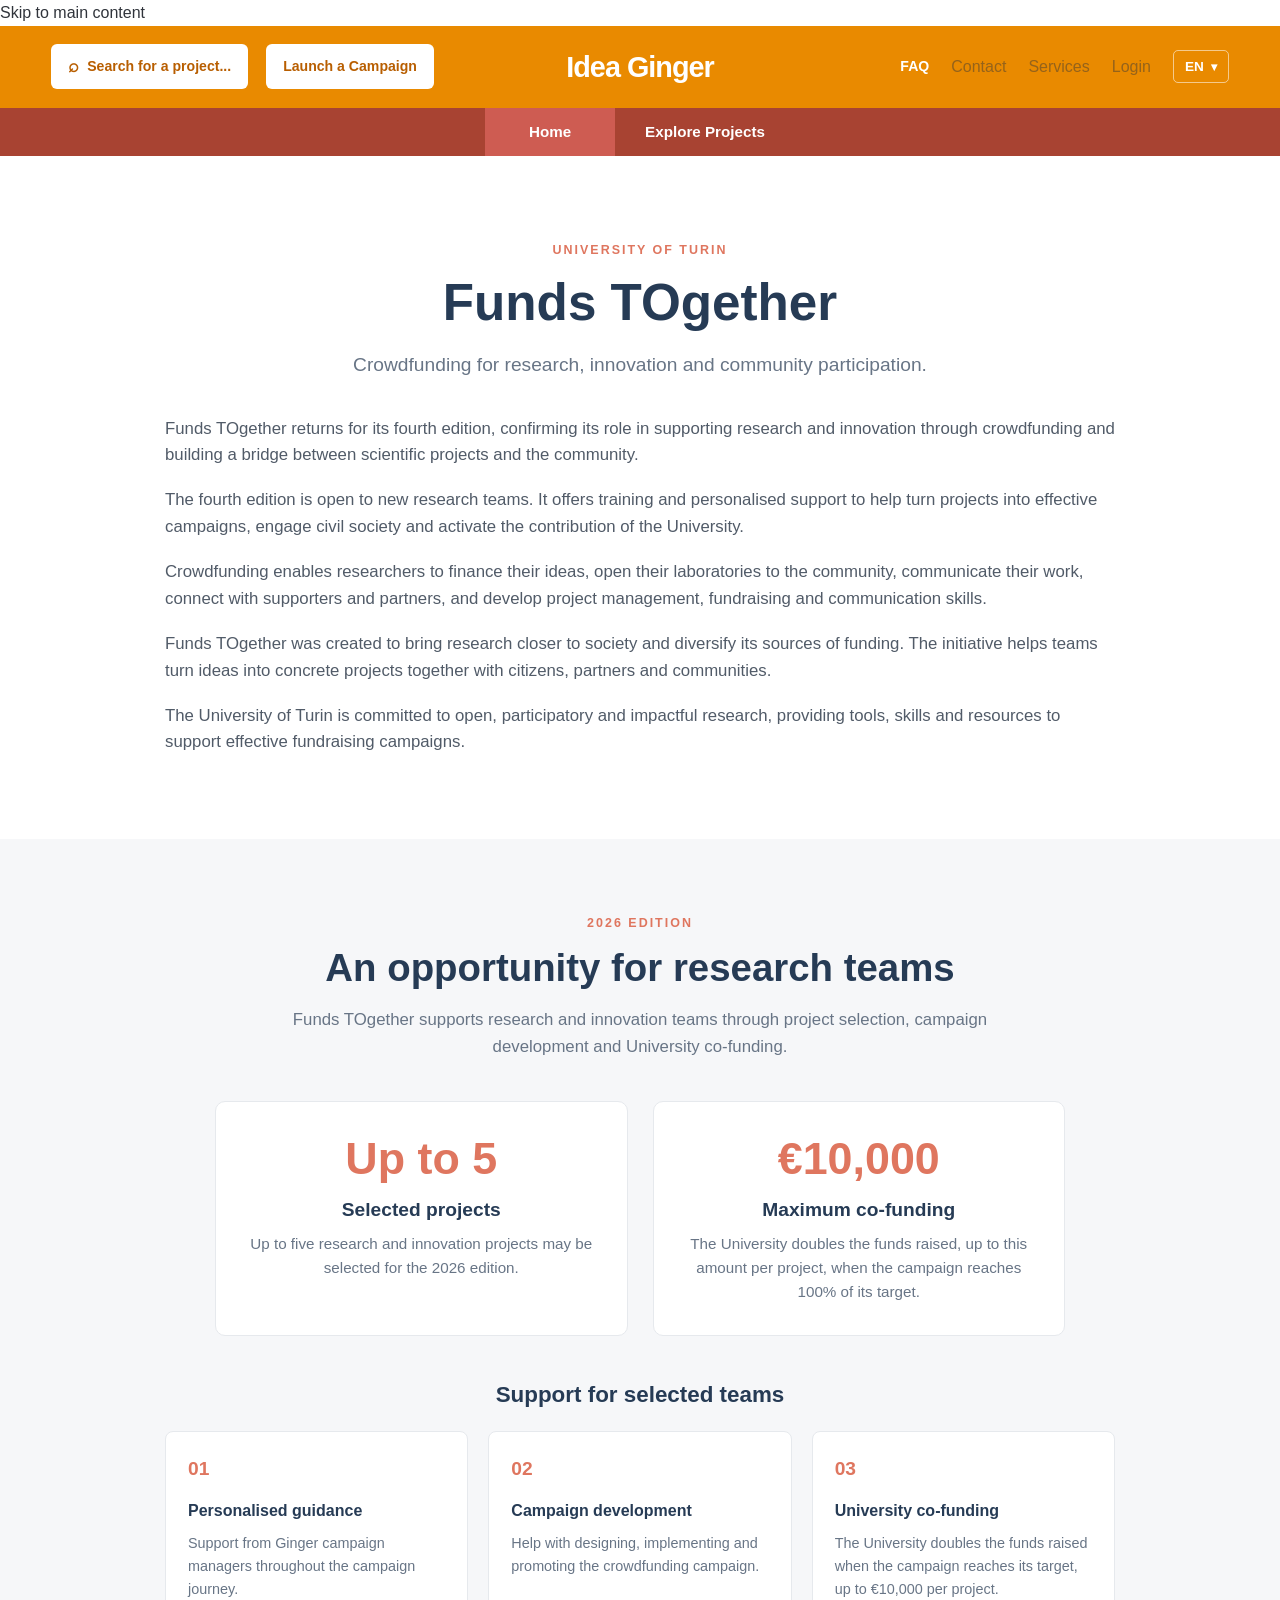
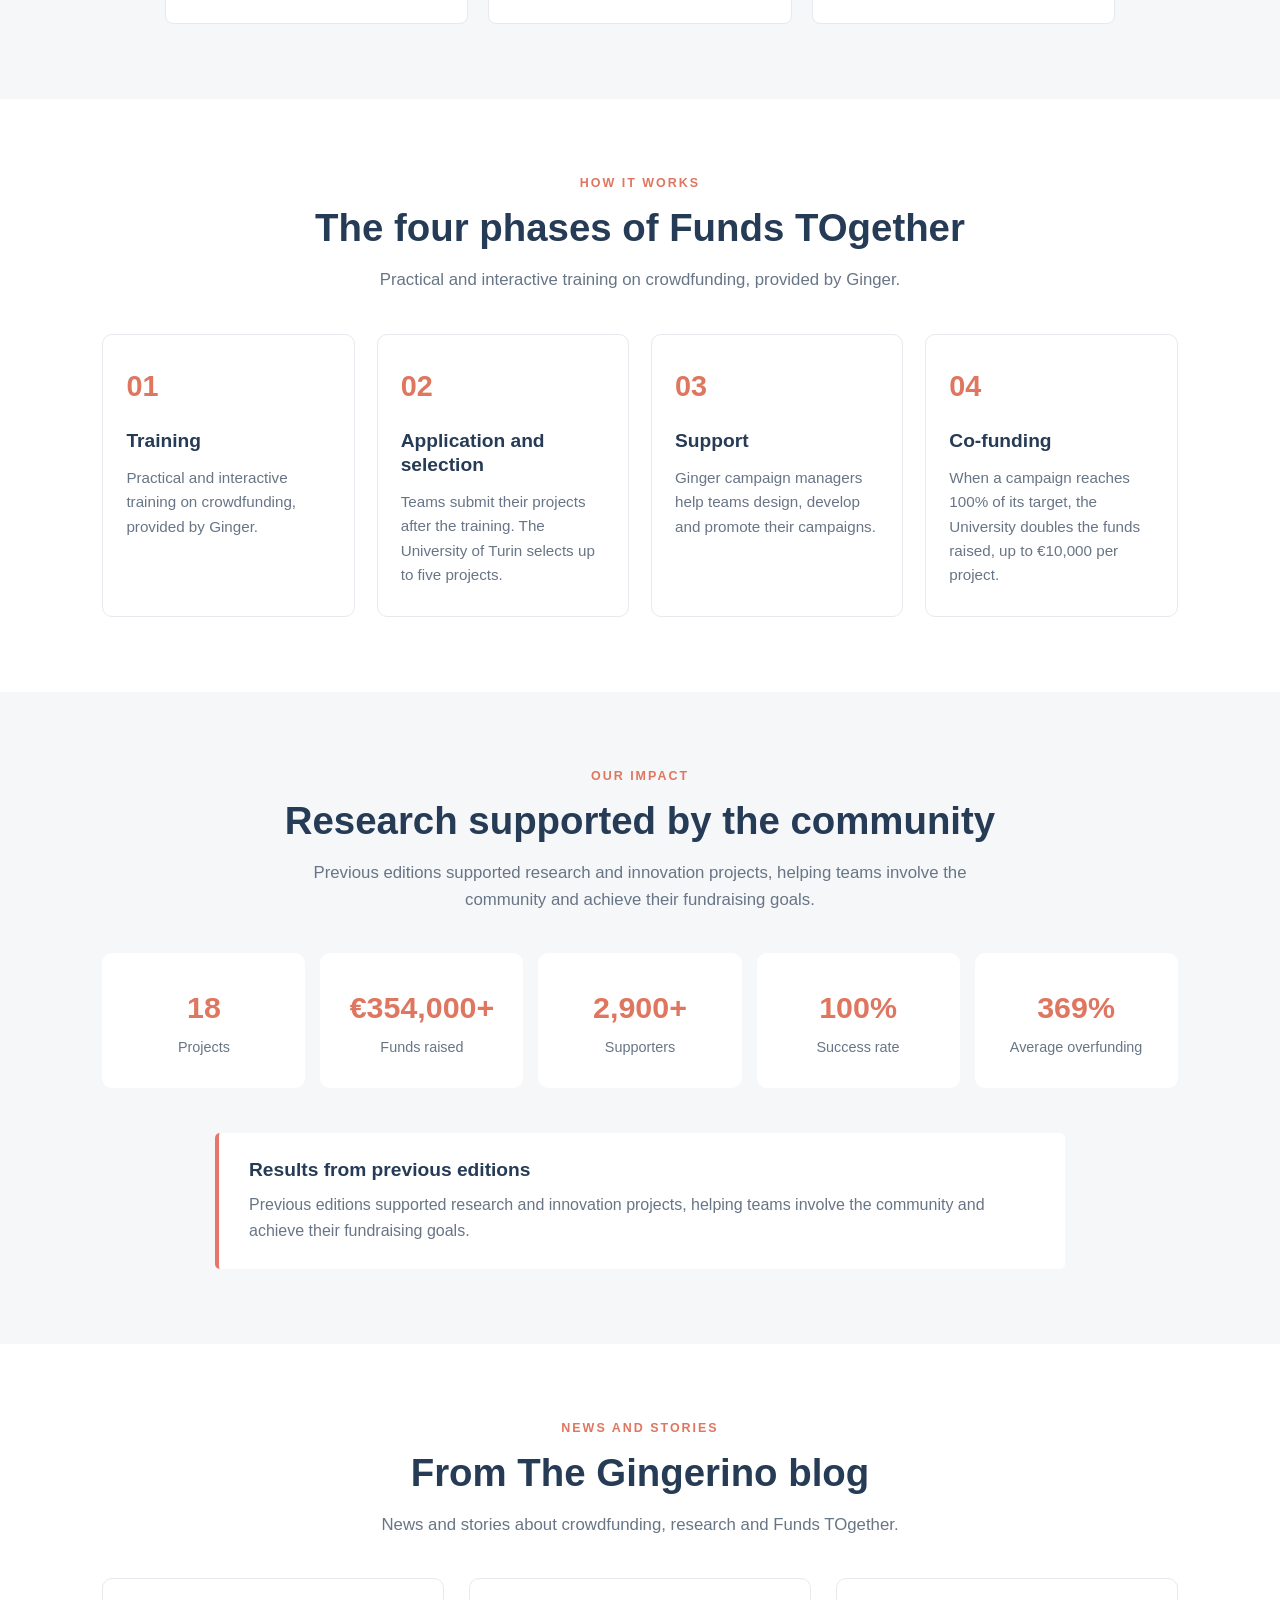
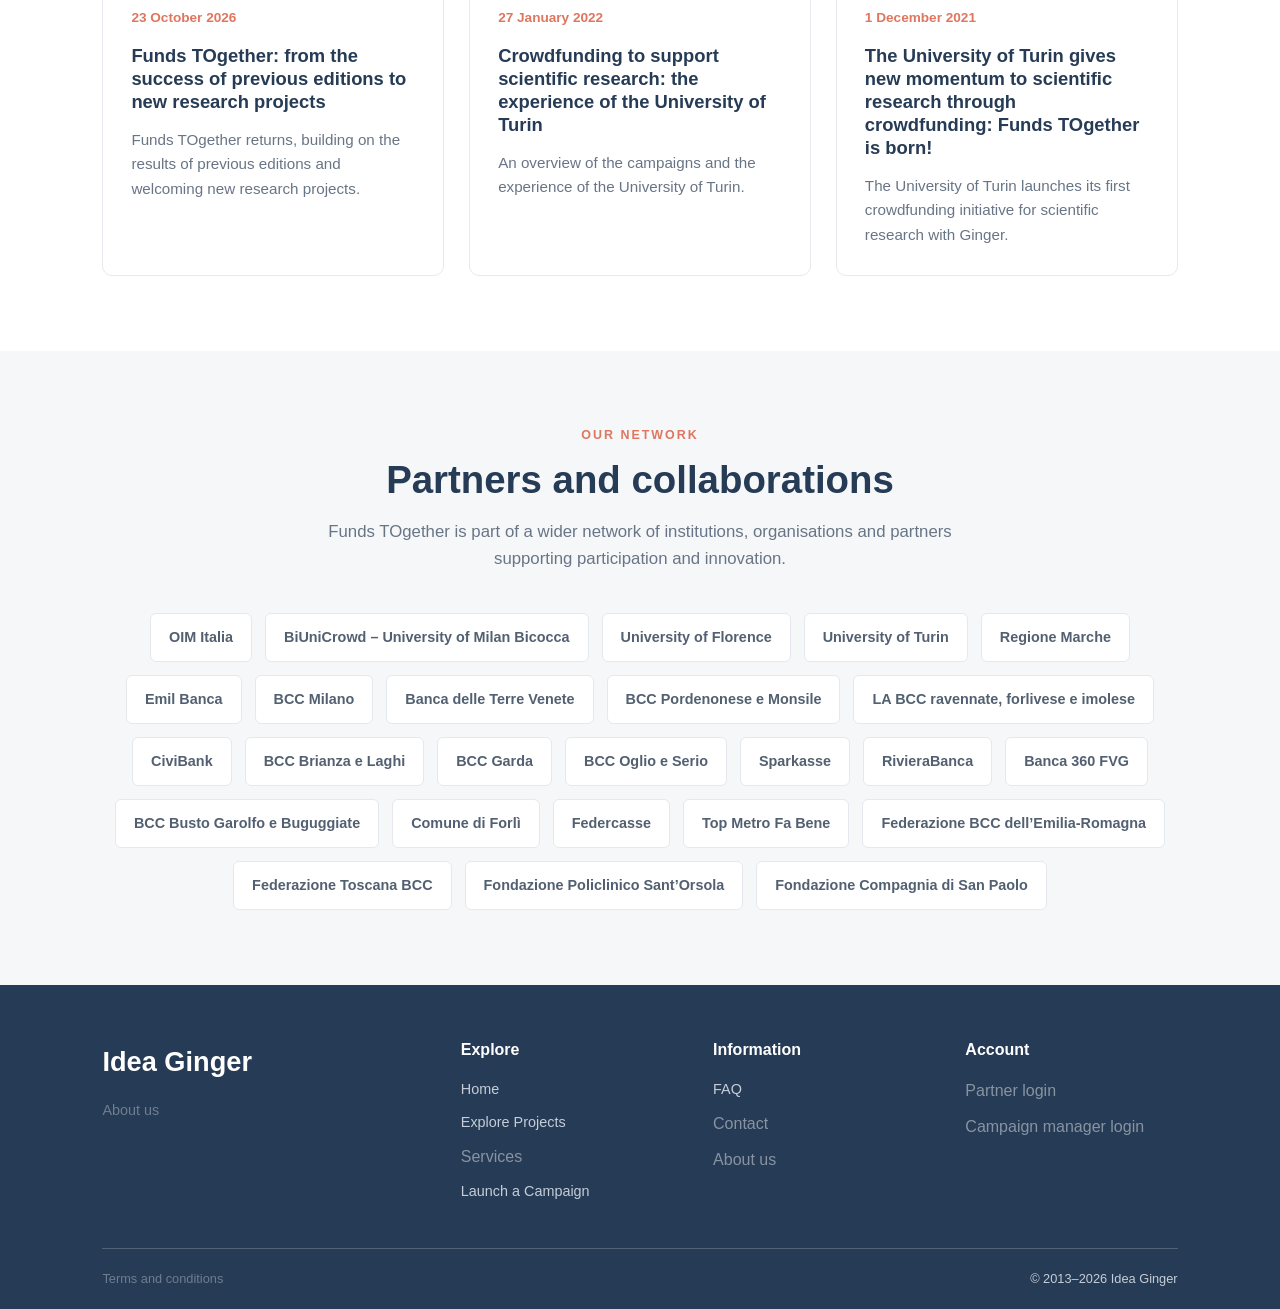
==== commit 47e79aec: "solved index.html problmes" ====
--- a/index.html
+++ b/index.html
@@ -1,104 +1,137 @@
 
 <!DOCTYPE html>
 <html lang="en">
+
 <head>
     <meta charset="UTF-8">
     <meta name="viewport" content="width=device-width, initial-scale=1.0">
     <meta name="description" content="Funds TOgether - University of Turin research crowdfunding programme">
+
     <title>Funds TOgether | Idea Ginger</title>
+
     <link rel="stylesheet" href="css/style.css">
 </head>
 
 <body>
 
-    <!-- STICKY HEADER: both navigation bars remain visible -->
-    
-<header class="site-header">
-
-    <div class="main-header">
-
-        <!-- Left: project search and campaign action -->
-        <div class="header-left">
-
-            <a href="pages/explore.html" class="search-projects search-link"
-                data-i18n-aria-label="nav.searchAriaLabel"
-                aria-label="Search for a project">
-                <span class="search-icon" aria-hidden="true">⌕</span>
-                <span class="search-label" data-i18n="nav.searchPlaceholder">Search for a project...</span>
+    <!-- Skip to main content -->
+    <a href="#main-content" class="skip-link">
+        Skip to main content
+    </a>
+
+    <!-- STICKY HEADER -->
+    <header class="site-header">
+
+        <div class="main-header">
+
+            <!-- Left: project search and campaign action -->
+            <div class="header-left">
+
+                <a href="pages/explore.html" class="search-projects search-link">
+                    <span class="search-icon" aria-hidden="true">⌕</span>
+                    <span class="search-label" data-i18n="nav.searchPlaceholder">
+                        Search for a project...
+                    </span>
+                </a>
+
+                <a href="pages/launch.html" class="campaign-button" data-i18n="nav.launch">
+                    Launch a Campaign
+                </a>
+
+            </div>
+
+            <!-- Center: brand -->
+            <a href="index.html" class="brand">
+                Idea Ginger
             </a>
 
-            <a href="pages/launch.html" class="campaign-button" data-i18n="nav.launch">
-                Launch a Campaign
-            </a>
+            <!-- Right: secondary navigation -->
+            <nav class="utility-nav" aria-label="Utility navigation">
+
+                <a href="pages/faq.html" data-i18n="nav.faq">FAQ</a>
+
+                <span class="link-inactive" data-i18n="nav.contact">
+                    Contact
+                </span>
+
+                <span class="link-inactive" data-i18n="nav.services">
+                    Services
+                </span>
+
+                <span class="link-inactive" data-i18n="nav.login">
+                    Login
+                </span>
+
+                <div class="language-selector">
+
+                    <button
+                        class="language-button"
+                        type="button"
+                        aria-label="EN"
+                        aria-expanded="false"
+                    >
+                        <span id="current-language">EN</span>
+                        <span class="language-arrow" aria-hidden="true">▾</span>
+                    </button>
+
+                    <div class="language-dropdown">
+
+                        <button type="button" data-language="en">
+                            🇬🇧 English
+                        </button>
+
+                        <button type="button" data-language="it">
+                            🇮🇹 Italiano
+                        </button>
+
+                    </div>
+
+                </div>
+
+            </nav>
 
         </div>
 
-        <!-- Center: brand -->
-        <a href="index.html" class="brand">
-            Idea Ginger
-        </a>
-
-        <!-- Right: secondary navigation -->
-        <nav class="utility-nav" aria-label="Utility navigation">
-            <a href="pages/faq.html" data-i18n="nav.faq">FAQ</a>
-            <a href="#contact" class="link-inactive" aria-disabled="true" tabindex="-1" data-i18n="nav.contact">Contact</a>
-            <a href="#services" class="link-inactive" aria-disabled="true" tabindex="-1" data-i18n="nav.services">Services</a>
-            <a href="#login" class="link-inactive" aria-disabled="true" tabindex="-1" data-i18n="nav.login">Login</a>
-            <div class="language-selector">
-                <button
-                    class="language-button"
-                    type="button"
-                    aria-label="Change language: EN"
-                    aria-expanded="false"
-                >
-                    <span id="current-language">EN</span>
-                    <span class="language-arrow" aria-hidden="true">▾</span>
-                </button>
-
-                <div class="language-dropdown">
-                    <button type="button" data-language="en">
-                        🇬🇧 English
-                    </button>
-
-                    <button type="button" data-language="it">
-                        🇮🇹 Italiano
-                    </button>
-                </div>
-            </div>
-        </nav>
-
-    </div>
-
-    <!-- Main section navigation -->
-    <div class="section-bar">
-        <nav aria-label="Main sections">
-            <a href="index.html" class="active" aria-current="page" data-i18n="nav.home">
-                Home
-            </a>
-
-            <a href="pages/explore.html" data-i18n="nav.explore">
-                Explore Projects
-            </a>
-        </nav>
-    </div>
-
-</header>
-
-
-
-    <main>
+        <!-- Main section navigation -->
+        <div class="section-bar">
+
+            <nav aria-label="Main sections">
+
+                <a href="index.html" class="active" aria-current="page" data-i18n="nav.home">
+                    Home
+                </a>
+
+                <a href="pages/explore.html" data-i18n="nav.explore">
+                    Explore Projects
+                </a>
+
+            </nav>
+
+        </div>
+
+    </header>
+
+    <main id="main-content">
 
         <!-- UNIVERSITY OF TURIN / FUNDS TOGETHER -->
         <section class="intro-section content-section">
+
             <div class="section-heading">
-                <p class="eyebrow" data-i18n="home.university">UNIVERSITY OF TURIN</p>
+
+                <p class="eyebrow" data-i18n="home.university">
+                    UNIVERSITY OF TURIN
+                </p>
+
                 <h1>Funds TOgether</h1>
+
                 <p class="lead" data-i18n="home.subtitle">
                     Crowdfunding for research, innovation and community participation.
                 </p>
+
             </div>
 
             <div class="intro-text">
+
                 <p data-i18n="home.intro1">
                     Funds TOgether returns for its fourth edition, confirming its
                     role in supporting research and innovation through crowdfunding
@@ -133,84 +166,127 @@
                     skills and resources to help research teams create effective
                     fundraising campaigns.
                 </p>
-            </div>
+
+            </div>
+
         </section>
-
 
         <!-- 2026 EDITION -->
         <section class="edition-section content-section">
 
             <div class="section-heading">
-                <p class="eyebrow" data-i18n="home.edition">2026 PROGRAMME</p>
-                <h2 data-i18n="home.editionTitle">An opportunity for research teams</h2>
+
+                <p class="eyebrow" data-i18n="home.edition">
+                    2026 PROGRAMME
+                </p>
+
+                <h2 data-i18n="home.editionTitle">
+                    An opportunity for research teams
+                </h2>
+
                 <p class="section-intro" data-i18n="home.editionIntro">
                     Funds TOgether supports research and innovation teams
                     through project selection, campaign development
                     and university co-funding.
                 </p>
+
             </div>
 
             <div class="edition-highlights">
 
                 <div class="edition-highlight">
-                    <span class="highlight-number" data-i18n="home.upTo">Up to 5</span>
-                    <h3 data-i18n="home.selectedProjects">Projects selected</h3>
+
+                    <span class="highlight-number" data-i18n="home.upTo">
+                        Up to 5
+                    </span>
+
+                    <h3 data-i18n="home.selectedProjects">
+                        Projects selected
+                    </h3>
+
                     <p data-i18n="home.selectedDescription">
                         Research and innovation projects can be selected
                         for the 2026 programme.
                     </p>
+
                 </div>
 
                 <div class="edition-highlight">
+
                     <span class="highlight-number">€10,000</span>
-                    <h3 data-i18n="home.maxFundingTitle">Maximum co-funding</h3>
+
+                    <h3 data-i18n="home.maxFundingTitle">
+                        Maximum co-funding
+                    </h3>
+
                     <p data-i18n="home.maxFundingDescription">
                         The University doubles the funds raised,
                         up to this amount per project, when its campaign
                         reaches 100% of its fundraising goal.
                     </p>
+
                 </div>
 
             </div>
 
             <div class="edition-support">
 
-                <h3 data-i18n="home.teamSupport">What selected teams receive</h3>
+                <h3 data-i18n="home.teamSupport">
+                    What selected teams receive
+                </h3>
 
                 <div class="support-points">
 
                     <div class="support-point">
+
                         <span class="support-icon">01</span>
+
                         <div>
-                            <h4 data-i18n="home.support1Title">Personalised guidance</h4>
+                            <h4 data-i18n="home.support1Title">
+                                Personalised guidance
+                            </h4>
+
                             <p data-i18n="home.support1Text">
                                 Support from Ginger campaign managers
                                 throughout the campaign.
                             </p>
                         </div>
+
                     </div>
 
                     <div class="support-point">
+
                         <span class="support-icon">02</span>
+
                         <div>
-                            <h4 data-i18n="home.support2Title">Campaign development</h4>
+                            <h4 data-i18n="home.support2Title">
+                                Campaign development
+                            </h4>
+
                             <p data-i18n="home.support2Text">
                                 Help designing, implementing and promoting
                                 the crowdfunding campaign.
                             </p>
                         </div>
+
                     </div>
 
                     <div class="support-point">
+
                         <span class="support-icon">03</span>
+
                         <div>
-                            <h4 data-i18n="home.support3Title">University co-funding</h4>
+                            <h4 data-i18n="home.support3Title">
+                                University co-funding
+                            </h4>
+
                             <p data-i18n="home.support3Text">
                                 The University doubles the funds raised
                                 when the campaign reaches its target,
                                 up to €10,000 per project.
                             </p>
                         </div>
+
                     </div>
 
                 </div>
@@ -221,99 +297,149 @@
 
         <!-- FOUR PHASES -->
         <section class="phases-section content-section">
+
             <div class="section-heading">
-                <p class="eyebrow" data-i18n="home.phasesEyebrow">HOW THE PROGRAMME WORKS</p>
-                <h2 data-i18n="home.phasesTitle">Four phases, one shared goal</h2>
+
+                <p class="eyebrow" data-i18n="home.phasesEyebrow">
+                    HOW THE PROGRAMME WORKS
+                </p>
+
+                <h2 data-i18n="home.phasesTitle">
+                    Four phases, one shared goal
+                </h2>
+
                 <p class="section-intro" data-i18n="home.phase1Text">
                     From the first training session to the final co-funding,
                     Funds TOgether supports research teams throughout the process.
                 </p>
+
             </div>
 
             <div class="phases-grid">
 
                 <article class="phase-card">
+
                     <span class="phase-number">01</span>
+
                     <h3 data-i18n="home.phase1Title">Training</h3>
+
                     <p data-i18n="home.phase1Text">
                         Research teams take part in practical and interactive
                         training sessions on Ginger crowdfunding.
                     </p>
+
                 </article>
 
                 <article class="phase-card">
+
                     <span class="phase-number">02</span>
-                    <h3 data-i18n="home.phase2Title">Application and selection</h3>
+
+                    <h3 data-i18n="home.phase2Title">
+                        Application and selection
+                    </h3>
+
                     <p data-i18n="home.phase2Text">
                         After the training, teams can submit their projects.
                         The University of Turin selects the five best proposals.
                     </p>
+
                 </article>
 
                 <article class="phase-card">
+
                     <span class="phase-number">03</span>
+
                     <h3 data-i18n="home.phase3Title">Support</h3>
+
                     <p data-i18n="home.phase3Text">
                         Ginger campaign managers help selected teams design,
                         implement and promote their crowdfunding campaigns.
                     </p>
+
                 </article>
 
                 <article class="phase-card">
+
                     <span class="phase-number">04</span>
+
                     <h3 data-i18n="home.phase4Title">Co-funding</h3>
+
                     <p data-i18n="home.phase4Text">
                         When a campaign reaches 100% of its goal, the University
                         doubles the funds raised, up to €10,000 per project.
                     </p>
+
                 </article>
 
             </div>
+
         </section>
-
 
         <!-- RESULTS -->
         <section class="results-section content-section">
+
             <div class="section-heading">
-                <p class="eyebrow" data-i18n="home.resultsEyebrow">OUR IMPACT</p>
-                <h2 data-i18n="home.resultsTitle">Research supported by the community</h2>
+
+                <p class="eyebrow" data-i18n="home.resultsEyebrow">
+                    OUR IMPACT
+                </p>
+
+                <h2 data-i18n="home.resultsTitle">
+                    Research supported by the community
+                </h2>
+
                 <p class="section-intro" data-i18n="home.previousText">
                     Funds TOgether has helped research and innovation projects
                     connect with people and turn ideas into action.
                 </p>
+
             </div>
 
             <div class="stats-grid">
 
                 <div class="stat-card">
                     <span class="stat-number">18</span>
-                    <span class="stat-label" data-i18n="home.statProjects">Projects</span>
+                    <span class="stat-label" data-i18n="home.statProjects">
+                        Projects
+                    </span>
                 </div>
 
                 <div class="stat-card">
                     <span class="stat-number">€354,000+</span>
-                    <span class="stat-label" data-i18n="home.statRaised">Funds raised</span>
+                    <span class="stat-label" data-i18n="home.statRaised">
+                        Funds raised
+                    </span>
                 </div>
 
                 <div class="stat-card">
                     <span class="stat-number">2,900+</span>
-                    <span class="stat-label" data-i18n="home.statSupporters">Donors</span>
+                    <span class="stat-label" data-i18n="home.statSupporters">
+                        Donors
+                    </span>
                 </div>
 
                 <div class="stat-card">
                     <span class="stat-number">100%</span>
-                    <span class="stat-label" data-i18n="home.statSuccess">Success rate</span>
+                    <span class="stat-label" data-i18n="home.statSuccess">
+                        Success rate
+                    </span>
                 </div>
 
                 <div class="stat-card">
                     <span class="stat-number">369%</span>
-                    <span class="stat-label" data-i18n="home.statOverfunding">Average overfunding</span>
+                    <span class="stat-label" data-i18n="home.statOverfunding">
+                        Average overfunding
+                    </span>
                 </div>
 
             </div>
 
             <div class="previous-results">
-                <h3 data-i18n="home.previousEditions">Previous editions</h3>
+
+                <h3 data-i18n="home.previousEditions">
+                    Previous editions
+                </h3>
+
                 <p data-i18n="home.previousText">
                     Across previous editions, 13 research and innovation projects
                     were selected. All achieved or exceeded their fundraising
@@ -321,76 +447,108 @@
                     average overfunding of 369% and the support of more than
                     2,400 people.
                 </p>
-            </div>
+
+            </div>
+
         </section>
-
 
         <!-- GINGERINO NEWS -->
         <section class="news-section content-section">
+
             <div class="section-heading">
-                <p class="eyebrow" data-i18n="home.newsEyebrow">NEWS AND STORIES</p>
-                <h2 data-i18n="home.newsTitle">From The Gingerino</h2>
+
+                <p class="eyebrow" data-i18n="home.newsEyebrow">
+                    NEWS AND STORIES
+                </p>
+
+                <h2 data-i18n="home.newsTitle">
+                    From The Gingerino
+                </h2>
+
                 <p class="section-intro">
                     News and stories about crowdfunding, research and Funds TOgether.
                 </p>
+
             </div>
 
             <div class="news-grid">
 
                 <article class="news-card">
+
                     <div class="news-date">23 October 2026</div>
+
                     <h3 data-i18n="home.news1Title">
                         Funds TOgether: from the success of previous editions
                         to new research projects
                     </h3>
+
                     <p data-i18n="home.news1Text">
                         Funds TOgether returns with a new edition, building on
                         the results of previous campaigns and supporting five
                         new research projects.
                     </p>
+
                 </article>
 
                 <article class="news-card">
+
                     <div class="news-date">27 January 2022</div>
+
                     <h3 data-i18n="home.news2Title">
                         Crowdfunding to support scientific research:
                         the University of Turin experience
                     </h3>
+
                     <p data-i18n="home.news2Text">
                         An overview of the crowdfunding campaigns promoted by
                         the University of Turin and the results achieved.
                     </p>
+
                 </article>
 
                 <article class="news-card">
+
                     <div class="news-date">1 December 2021</div>
+
                     <h3 data-i18n="home.news3Title">
                         The University of Turin gives new momentum to scientific
                         research through crowdfunding
                     </h3>
+
                     <p data-i18n="home.news3Text">
                         The University of Turin launches Funds TOgether,
                         its first crowdfunding initiative for scientific research
                         in collaboration with Ginger.
                     </p>
+
                 </article>
 
             </div>
+
         </section>
-
 
         <!-- PARTNERS -->
         <section class="partners-section content-section">
+
             <div class="section-heading">
-                <p class="eyebrow" data-i18n="home.partnersEyebrow">OUR NETWORK</p>
-                <h2 data-i18n="home.partnersTitle">Partners and collaborations</h2>
+
+                <p class="eyebrow" data-i18n="home.partnersEyebrow">
+                    OUR NETWORK
+                </p>
+
+                <h2 data-i18n="home.partnersTitle">
+                    Partners and collaborations
+                </h2>
+
                 <p class="section-intro">
                     Funds TOgether is part of a wider network of institutions,
                     organisations and partners supporting participation and innovation.
                 </p>
+
             </div>
 
             <div class="partners-list">
+
                 <span>OIM Italia</span>
                 <span>BiUniCrowd – University of Milan Bicocca</span>
                 <span>University of Florence</span>
@@ -416,11 +574,12 @@
                 <span>Federazione Toscana BCC</span>
                 <span>Fondazione Policlinico Sant’Orsola</span>
                 <span>Fondazione Compagnia di San Paolo</span>
-            </div>
+
+            </div>
+
         </section>
 
     </main>
-
 
     <!-- FOOTER -->
     <footer class="site-footer" id="footer">
@@ -428,46 +587,94 @@
         <div class="footer-content">
 
             <div class="footer-brand">
-                <a href="index.html" class="footer-logo">Idea Ginger</a>
+
+                <a href="index.html" class="footer-logo">
+                    Idea Ginger
+                </a>
+
                 <p>
-                    <a href="#footer" class="link-inactive" aria-disabled="true" tabindex="-1" data-i18n="footer.about">Crowdfunding for ideas, research and social innovation.</a>
-                </p>
+                    <span class="link-inactive" data-i18n="footer.about">
+                        Crowdfunding for ideas, research and social innovation.
+                    </span>
+                </p>
+
             </div>
 
             <div class="footer-column" id="services">
+
                 <h3 data-i18n="footer.explore">Explore</h3>
-                <a href="index.html" data-i18n="nav.home">Home</a>
-                <a href="pages/explore.html" data-i18n="nav.explore">Explore Projects</a>
-                <a href="#services" class="link-inactive" aria-disabled="true" tabindex="-1" data-i18n="nav.services">Services</a>
-                <a href="pages/launch.html" data-i18n="nav.launch">Launch a campaign</a>
+
+                <a href="index.html" data-i18n="nav.home">
+                    Home
+                </a>
+
+                <a href="pages/explore.html" data-i18n="nav.explore">
+                    Explore Projects
+                </a>
+
+                <span class="link-inactive" data-i18n="nav.services">
+                    Services
+                </span>
+
+                <a href="pages/launch.html" data-i18n="nav.launch">
+                    Launch a campaign
+                </a>
+
             </div>
 
             <div class="footer-column" id="faq">
-                <h3 data-i18n="footer.information">Information</h3>
-                <a href="pages/faq.html" data-i18n="nav.faq">FAQ</a>
-                <a href="#contact" class="link-inactive" aria-disabled="true" tabindex="-1" data-i18n="nav.contact">Contacts</a>
-                <a href="#footer" class="link-inactive" aria-disabled="true" tabindex="-1" data-i18n="footer.about">About us</a>
+
+                <h3 data-i18n="footer.information">
+                    Information
+                </h3>
+
+                <a href="pages/faq.html" data-i18n="nav.faq">
+                    FAQ
+                </a>
+
+                <span class="link-inactive" data-i18n="nav.contact">
+                    Contacts
+                </span>
+
+                <span class="link-inactive" data-i18n="footer.about">
+                    About us
+                </span>
+
             </div>
 
             <div class="footer-column" id="contact">
+
                 <h3>Account</h3>
-                <a href="#login" class="link-inactive" aria-disabled="true" tabindex="-1" id="login">Partner login</a>
-                <a href="#login" class="link-inactive" aria-disabled="true" tabindex="-1">Campaign manager login</a>
+
+                <span class="link-inactive">
+                    Partner login
+                </span>
+
+                <span class="link-inactive">
+                    Campaign manager login
+                </span>
+
             </div>
 
         </div>
 
         <div class="footer-bottom">
+
             <p>
-                <a href="#footer" class="link-inactive" aria-disabled="true" tabindex="-1" data-i18n="footer.terms">Terms and conditions · Privacy · Cookies</a>
+                <span class="link-inactive" data-i18n="footer.terms">
+                    Terms and conditions · Privacy · Cookies
+                </span>
             </p>
+
             <p>
                 © 2013–2026 Idea Ginger
             </p>
+
         </div>
 
     </footer>
 
     <script src="js/language.js"></script>
+
 </body>
 </html>
--- a/css/style.css
+++ b/css/style.css
@@ -279,7 +279,7 @@
 /* Coral section navigation */
 
 .section-bar {
-    background-color: #e87567;
+    background-color: #a84332;
 }
 
 .section-bar nav {
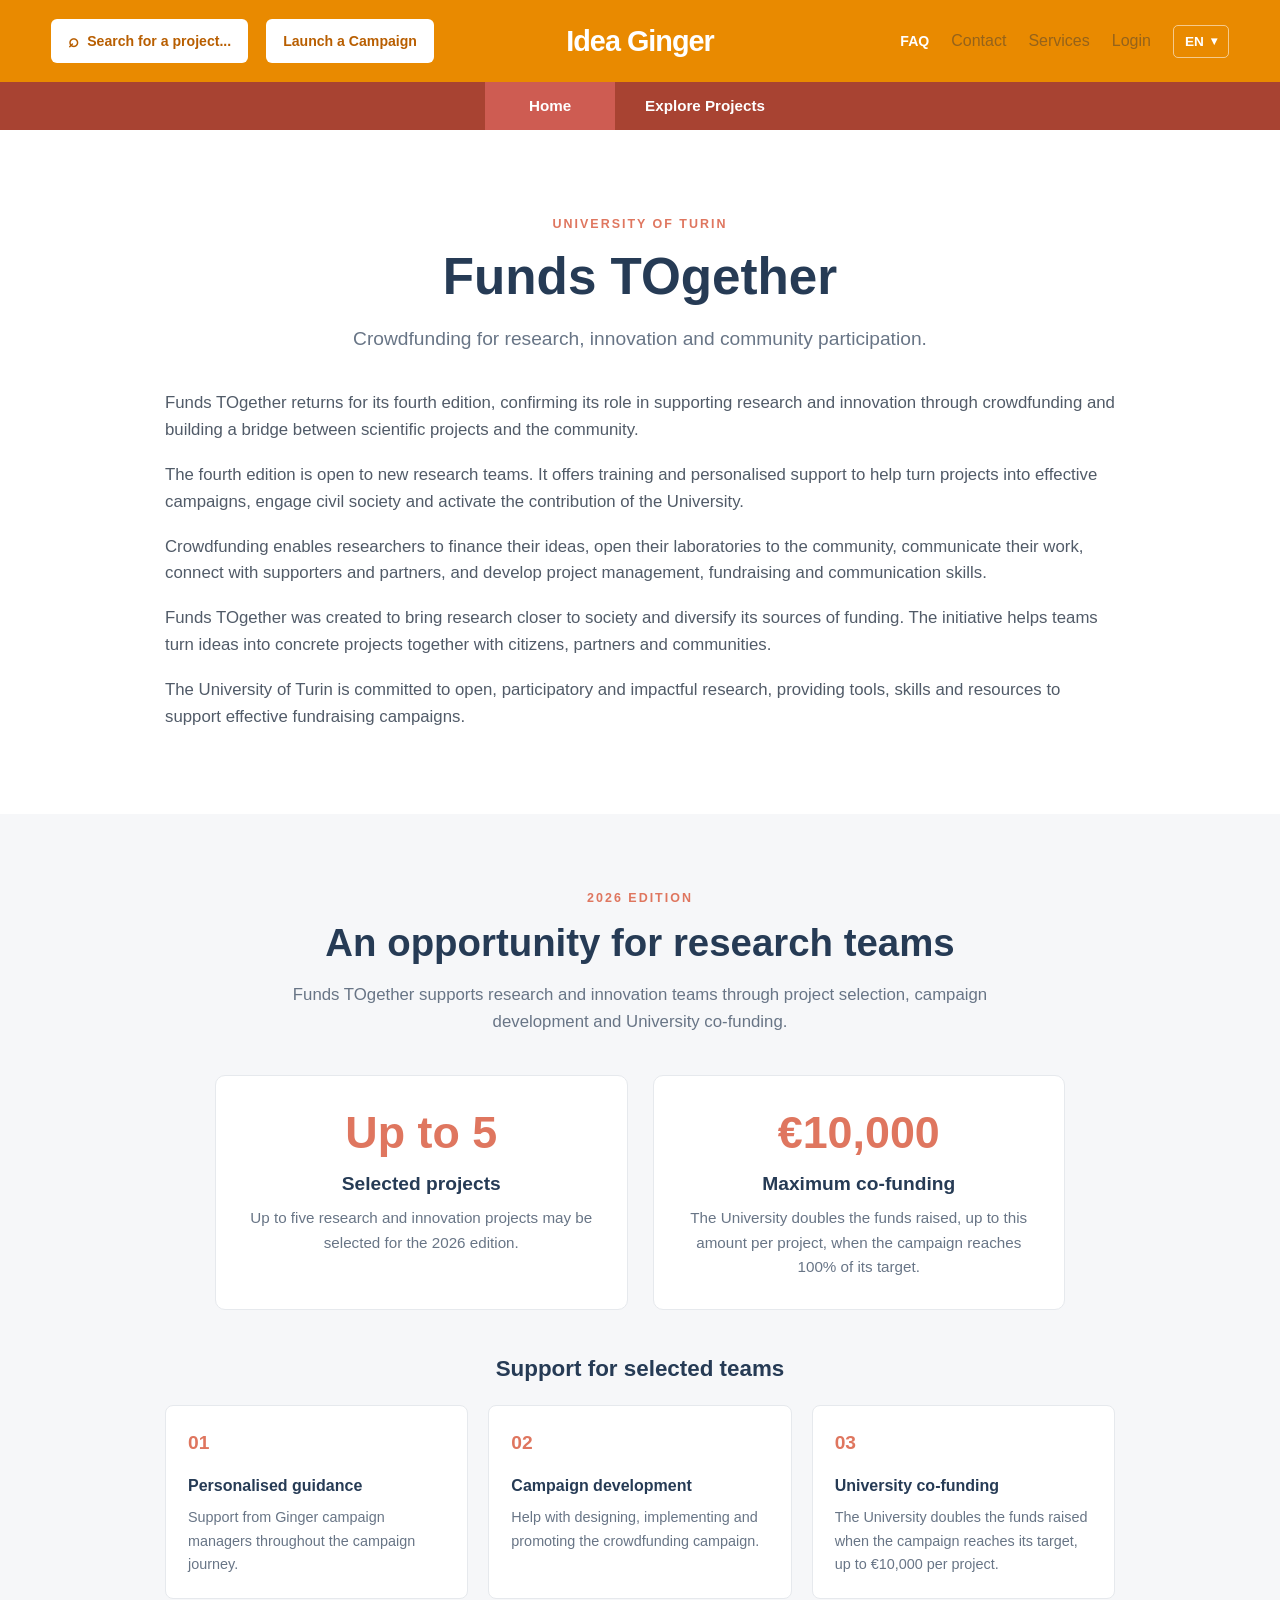
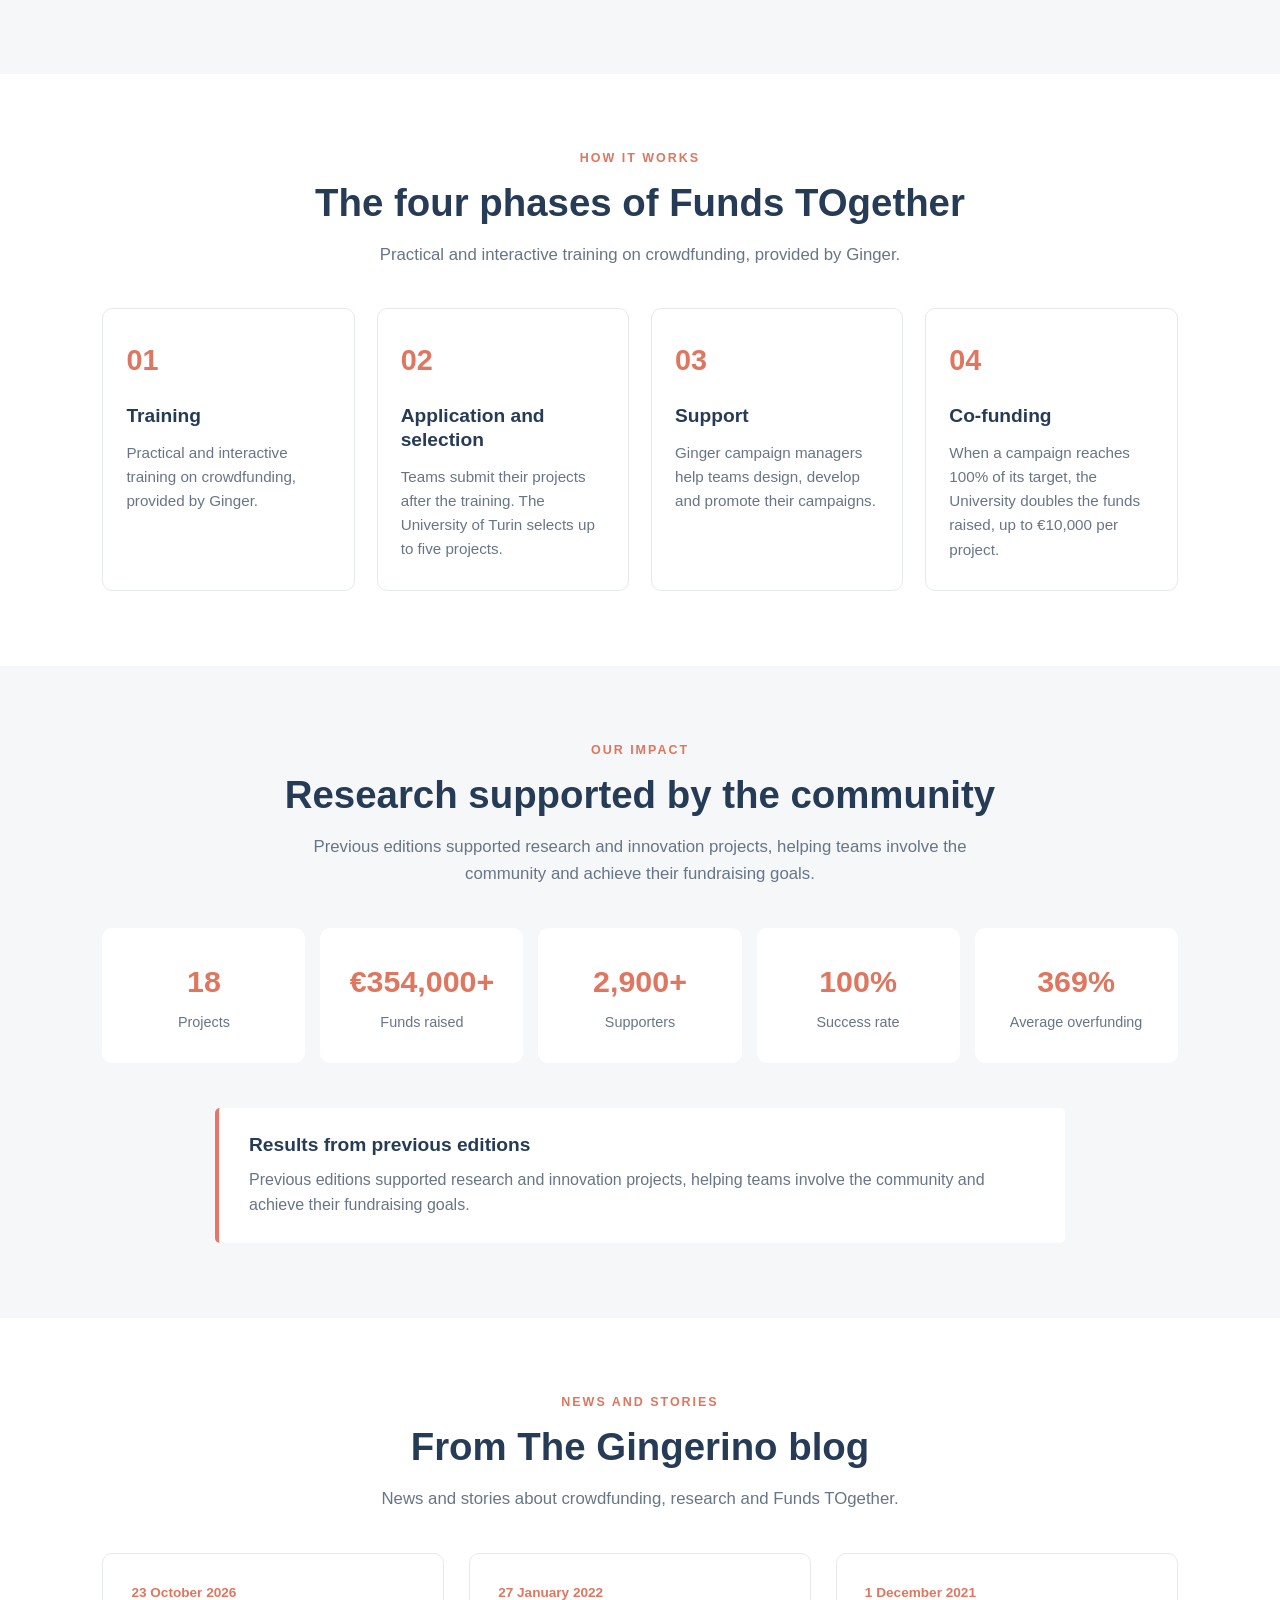
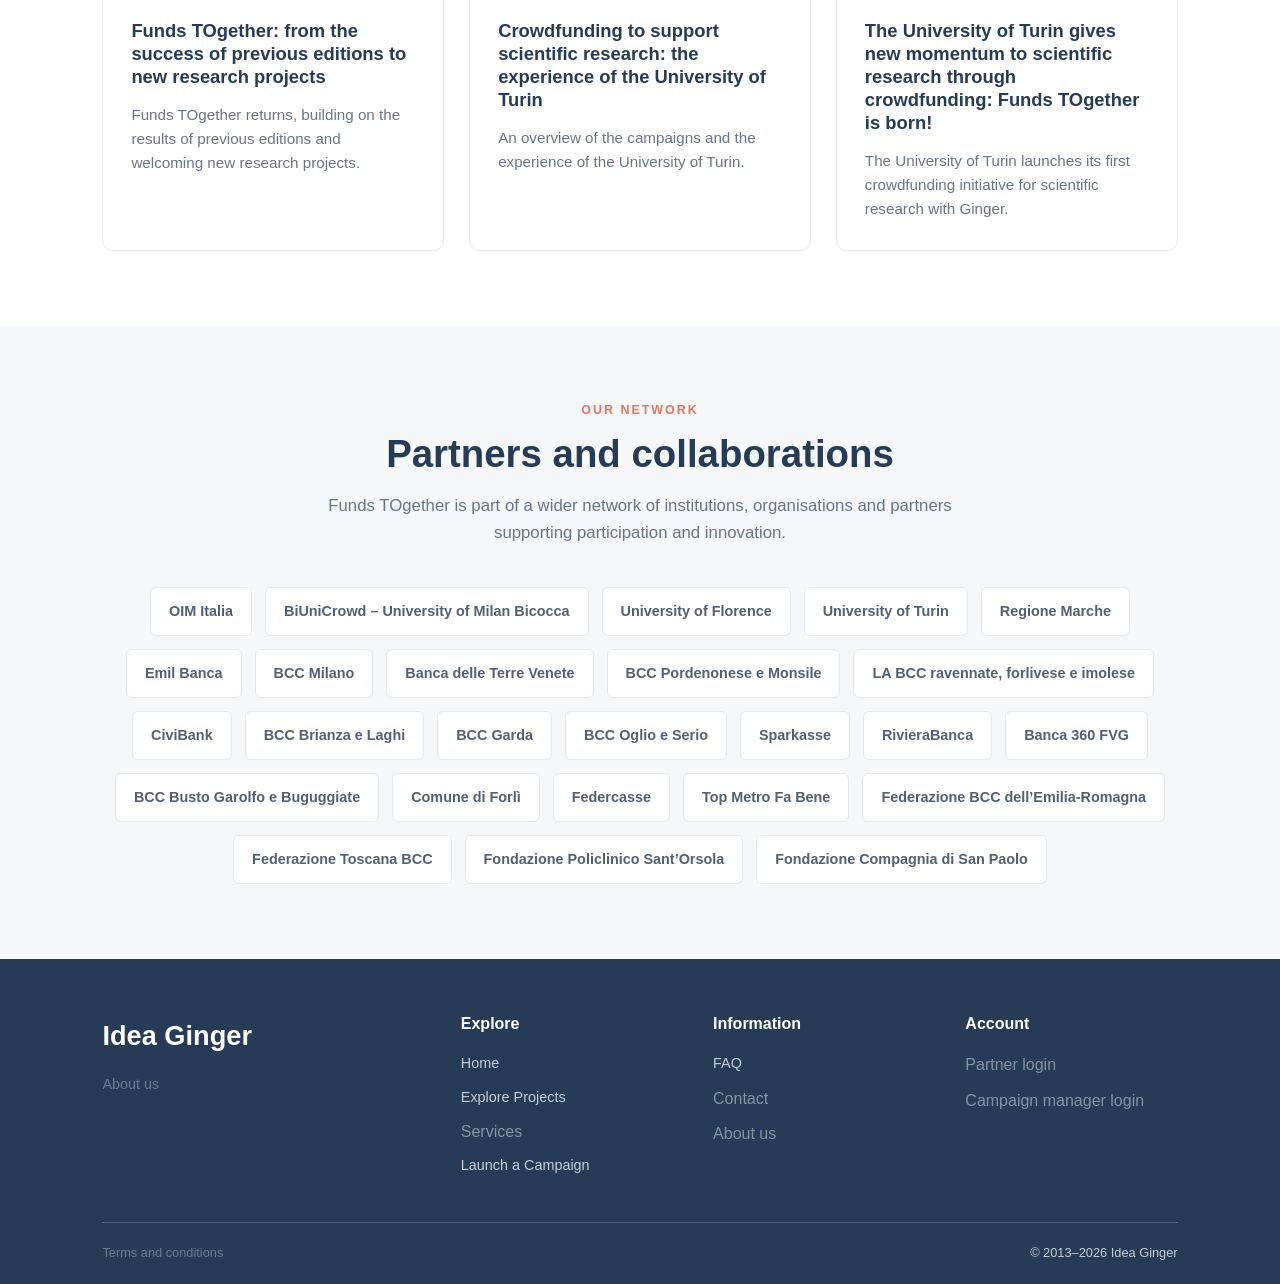
==== commit c5719a4d: "changed skip to the main content in index.html" ====
--- a/index.html
+++ b/index.html
@@ -13,11 +13,6 @@
 </head>
 
 <body>
-
-    <!-- Skip to main content -->
-    <a href="#main-content" class="skip-link">
-        Skip to main content
-    </a>
 
     <!-- STICKY HEADER -->
     <header class="site-header">
